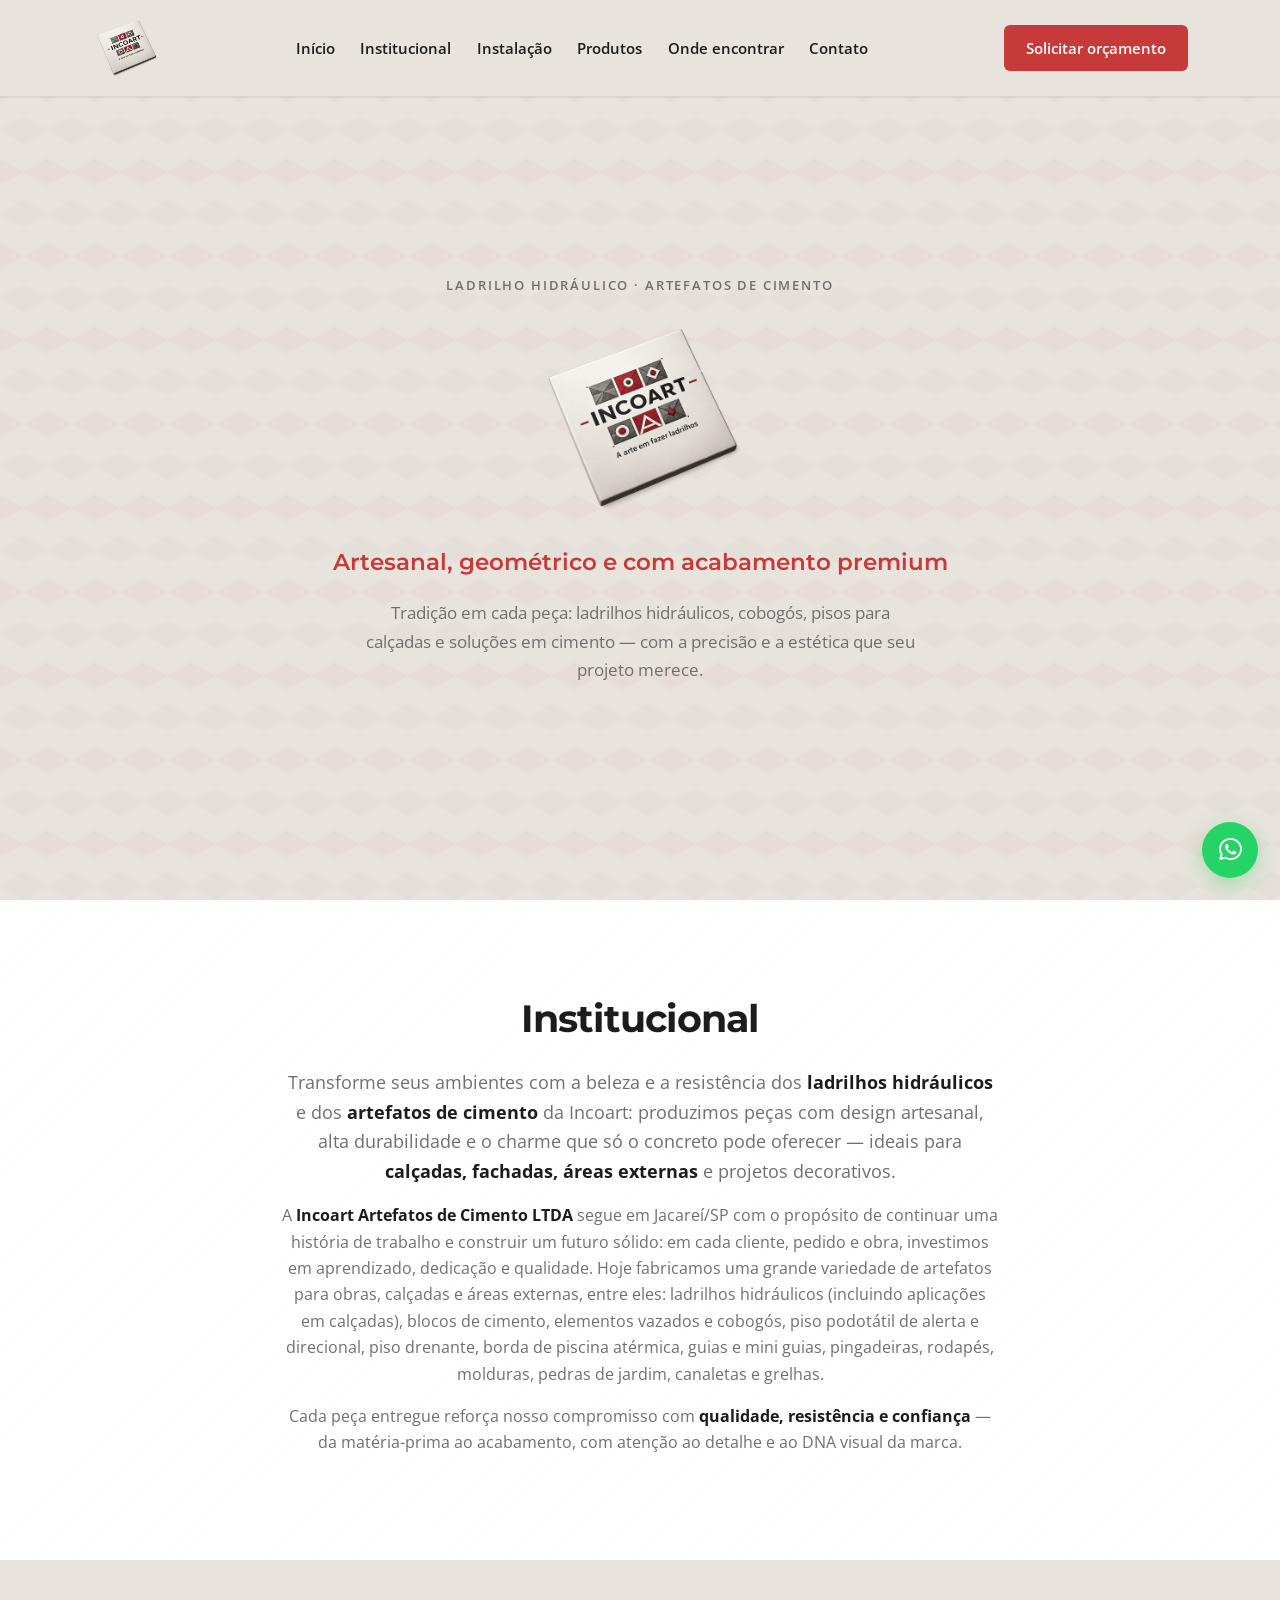
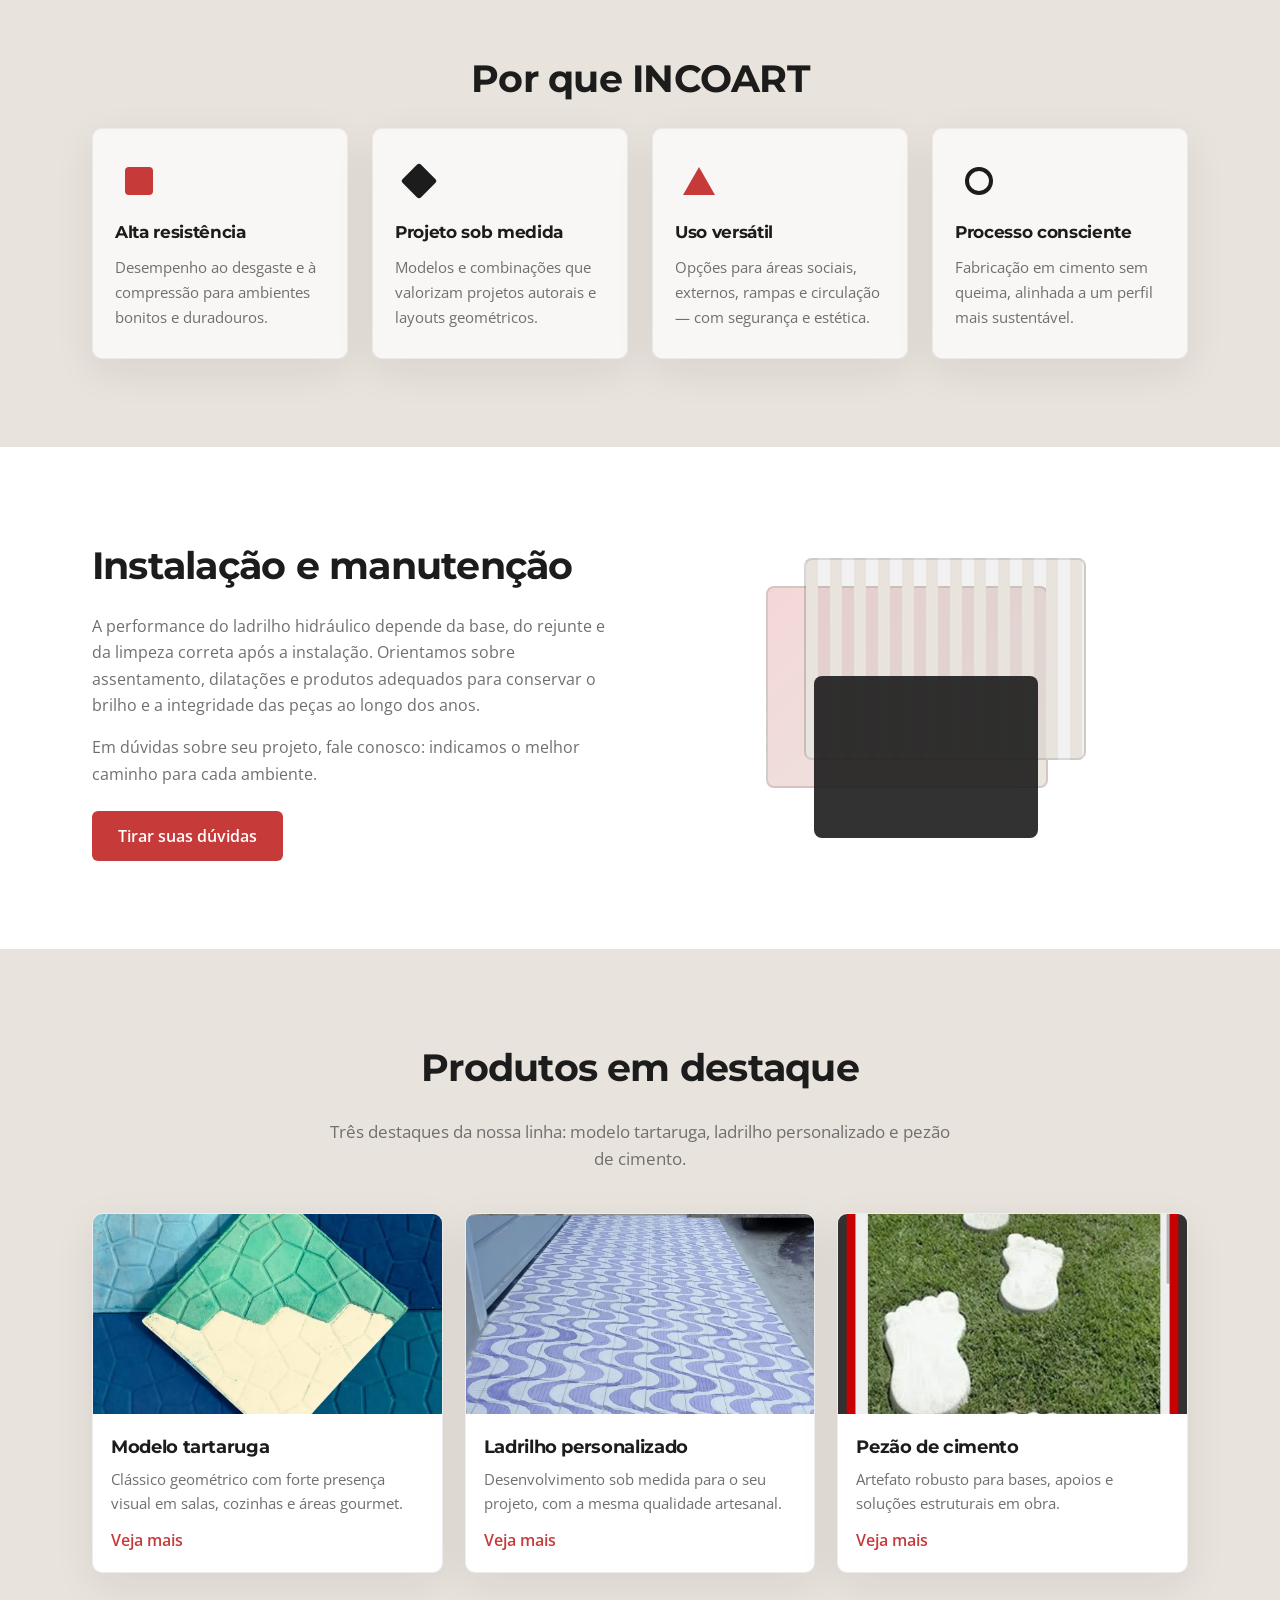
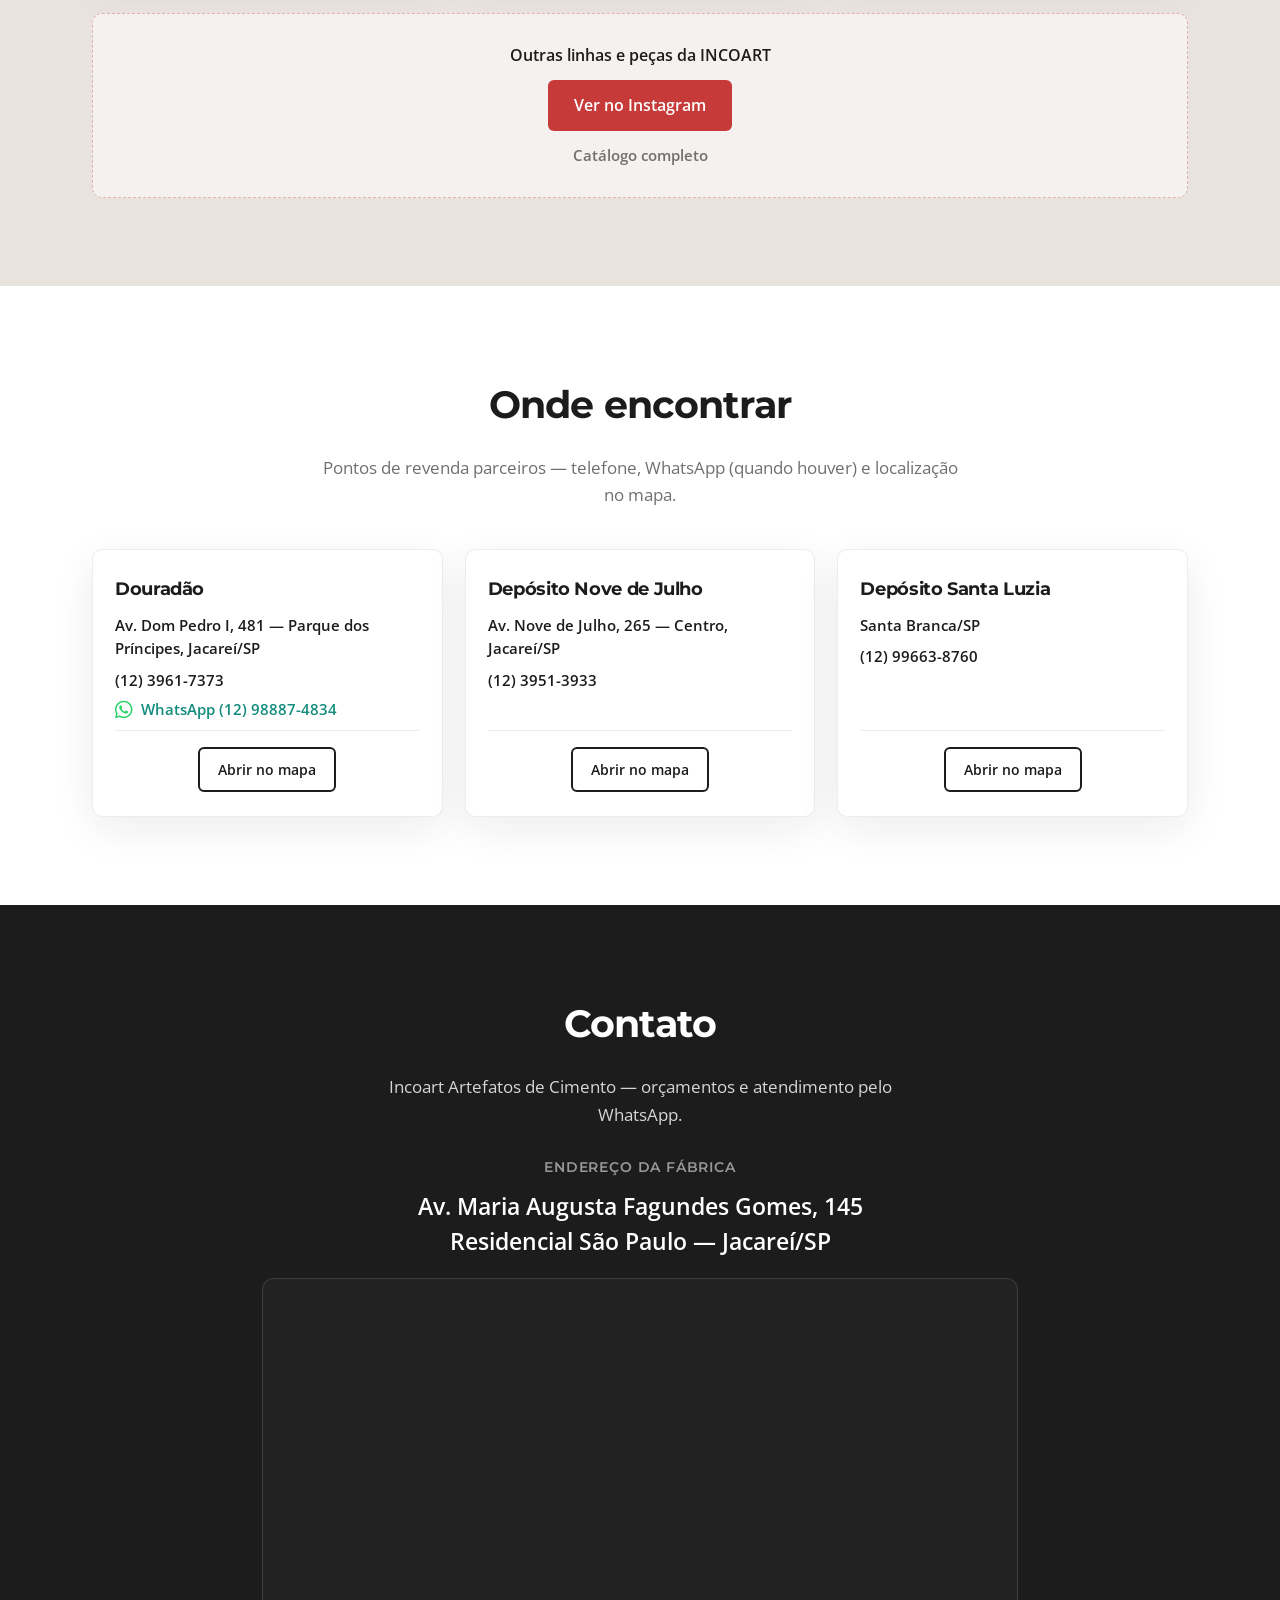
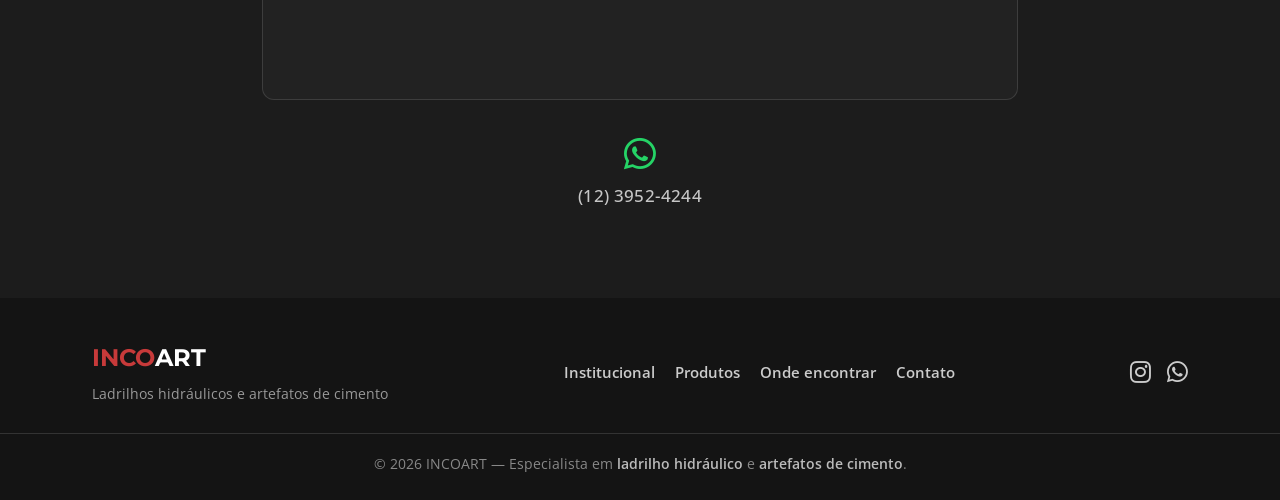
==== index.html @ 566387e3 "Deploy do Site" ====
<!DOCTYPE html>
<html lang="pt-BR">
<head>
  <meta charset="UTF-8" />
  <meta name="viewport" content="width=device-width, initial-scale=1.0" />
  <meta name="description" content="INCOART — Ladrilhos hidráulicos artesanais, cobogós, pisos e artefatos de cimento. Precisão, estética e acabamento premium. Jacareí/SP." />
  <title>INCOART | Ladrilhos Hidráulicos e Artefatos de Cimento</title>
  <link rel="icon" href="src/images/favicon.svg" type="image/svg+xml" />
  <link href="https://fonts.googleapis.com/css2?family=Montserrat:wght@500;600;700&family=Open+Sans:wght@400;500;600&display=swap" rel="stylesheet" />
  <link rel="stylesheet" href="src/styles/style.css" />
  <link rel="stylesheet" href="https://cdnjs.cloudflare.com/ajax/libs/font-awesome/6.5.2/css/all.min.css" crossorigin="anonymous" referrerpolicy="no-referrer" />
</head>
<body>

  <header class="navbar">
    <div class="container navbar-container">
      <a href="index.html" class="navbar-logo">
        <img src="src/images/logo-incoart.png" alt="INCOART Ladrilhos" class="logo-img" width="180" height="72" />
      </a>

      <nav class="navbar-menu" aria-label="Principal">
        <ul>
          <li><a href="index.html">Início</a></li>
          <li><a href="#institucional">Institucional</a></li>
          <li><a href="#instalacao">Instalação</a></li>
          <li><a href="produtos.html">Produtos</a></li>
          <li><a href="#onde-encontrar">Onde encontrar</a></li>
          <li><a href="#contato">Contato</a></li>
        </ul>
      </nav>

      <a href="https://wa.me/551239524244" class="btn-cta" target="_blank" rel="noopener noreferrer">Solicitar orçamento</a>

      <button type="button" class="hamburger" id="hamburger" aria-label="Abrir menu" aria-expanded="false">
        <span></span><span></span><span></span>
      </button>
    </div>

    <div class="mobile-menu" id="mobileMenu">
      <ul>
        <li><a href="index.html">Início</a></li>
        <li><a href="#institucional">Institucional</a></li>
        <li><a href="#instalacao">Instalação</a></li>
        <li><a href="produtos.html">Produtos</a></li>
        <li><a href="#onde-encontrar">Onde encontrar</a></li>
        <li><a href="#contato">Contato</a></li>
        <li><a href="https://wa.me/551239524244" class="mobile-whatsapp-cta" target="_blank" rel="noopener noreferrer">Solicitar orçamento</a></li>
      </ul>
    </div>
  </header>

  <main>
    <section class="hero" id="hero">
      <div class="hero-pattern" aria-hidden="true"></div>
      <div class="hero-content">
        <h1 class="visually-hidden">INCOART</h1>
        <p class="hero-kicker">Ladrilho hidráulico · Artefatos de cimento</p>
        <div class="hero-logo-mark">
          <img src="src/images/logo-incoart.png" alt="Marca INCOART" width="220" height="88" decoding="async" />
        </div>
        <p class="tagline">Artesanal, geométrico e com acabamento premium</p>
        <p class="hero-desc">Tradição em cada peça: ladrilhos hidráulicos, cobogós, pisos para calçadas e soluções em cimento — com a precisão e a estética que seu projeto merece.</p>
      </div>
    </section>

    <section class="section section--white section-pattern-light geo-reveal" id="institucional">
      <div class="container container--narrow">
        <h2>Institucional</h2>
        <p class="lead">Transforme seus ambientes com a beleza e a resistência dos <strong>ladrilhos hidráulicos</strong> e dos <strong>artefatos de cimento</strong> da Incoart: produzimos peças com design artesanal, alta durabilidade e o charme que só o concreto pode oferecer — ideais para <strong>calçadas, fachadas, áreas externas</strong> e projetos decorativos.</p>
        <p>A <strong>Incoart Artefatos de Cimento LTDA</strong> segue em Jacareí/SP com o propósito de continuar uma história de trabalho e construir um futuro sólido: em cada cliente, pedido e obra, investimos em aprendizado, dedicação e qualidade. Hoje fabricamos uma grande variedade de artefatos para obras, calçadas e áreas externas, entre eles: ladrilhos hidráulicos (incluindo aplicações em calçadas), blocos de cimento, elementos vazados e cobogós, piso podotátil de alerta e direcional, piso drenante, borda de piscina atérmica, guias e mini guias, pingadeiras, rodapés, molduras, pedras de jardim, canaletas e grelhas.</p>
        <p>Cada peça entregue reforça nosso compromisso com <strong>qualidade, resistência e confiança</strong> — da matéria-prima ao acabamento, com atenção ao detalhe e ao DNA visual da marca.</p>
      </div>
    </section>

    <section class="section section--bege geo-reveal" id="diferenciais">
      <div class="container">
        <h2>Por que INCOART</h2>
        <div class="features-grid">
          <article class="feature-card">
            <div class="feature-icon" aria-hidden="true"><span class="geo-square"></span></div>
            <h3>Alta resistência</h3>
            <p>Desempenho ao desgaste e à compressão para ambientes bonitos e duradouros.</p>
          </article>
          <article class="feature-card">
            <div class="feature-icon" aria-hidden="true"><span class="geo-diamond"></span></div>
            <h3>Projeto sob medida</h3>
            <p>Modelos e combinações que valorizam projetos autorais e layouts geométricos.</p>
          </article>
          <article class="feature-card">
            <div class="feature-icon" aria-hidden="true"><span class="geo-triangle"></span></div>
            <h3>Uso versátil</h3>
            <p>Opções para áreas sociais, externos, rampas e circulação — com segurança e estética.</p>
          </article>
          <article class="feature-card">
            <div class="feature-icon" aria-hidden="true"><span class="geo-circle"></span></div>
            <h3>Processo consciente</h3>
            <p>Fabricação em cimento sem queima, alinhada a um perfil mais sustentável.</p>
          </article>
        </div>
      </div>
    </section>

    <section class="section section--white geo-reveal" id="instalacao">
      <div class="container two-col">
        <div class="two-col__text">
          <h2>Instalação e manutenção</h2>
          <p>A performance do ladrilho hidráulico depende da base, do rejunte e da limpeza correta após a instalação. Orientamos sobre assentamento, dilatações e produtos adequados para conservar o brilho e a integridade das peças ao longo dos anos.</p>
          <p>Em dúvidas sobre seu projeto, fale conosco: indicamos o melhor caminho para cada ambiente.</p>
          <a href="https://wa.me/551239524244" class="btn-primary" target="_blank" rel="noopener noreferrer">Tirar suas dúvidas</a>
        </div>
        <div class="two-col__visual" aria-hidden="true">
          <div class="tile-stack">
            <div class="tile-stack__layer tile-stack__layer--1"></div>
            <div class="tile-stack__layer tile-stack__layer--2"></div>
            <div class="tile-stack__layer tile-stack__layer--3"></div>
          </div>
        </div>
      </div>
    </section>

    <section class="section section--bege geo-reveal" id="produtos-destaque">
      <div class="container">
        <h2>Produtos em destaque</h2>
        <p class="section-intro">Três destaques da nossa linha: modelo tartaruga, ladrilho personalizado e pezão de cimento.</p>


        <div class="product-cards">
          <article class="product-card">
            <div class="product-card__thumb">
              <img src="src/images/produtos/ladrilhos_hidráulicos_modelo_tartaruga.webp" alt="" width="400" height="300" loading="lazy" />
            </div>
            <h3>Modelo tartaruga</h3>
            <p>Clássico geométrico com forte presença visual em salas, cozinhas e áreas gourmet.</p>
            <a href="produtos.html#ladrilho-tartaruga" class="link-arrow">Veja mais</a>
          </article>
          <article class="product-card">
            <div class="product-card__thumb">
              <img src="src/images/produtos/Ladrilho_hidraulico_personalizado.webp" alt="" width="400" height="300" loading="lazy" />
            </div>
            <h3>Ladrilho personalizado</h3>
            <p>Desenvolvimento sob medida para o seu projeto, com a mesma qualidade artesanal.</p>
            <a href="produtos.html#ladrilho-personalizado" class="link-arrow">Veja mais</a>
          </article>
          <article class="product-card">
            <div class="product-card__thumb">
              <img src="src/images/produtos/Pezao_de_Cimento.webp" alt="" width="400" height="300" loading="lazy" />
            </div>
            <h3>Pezão de cimento</h3>
            <p>Artefato robusto para bases, apoios e soluções estruturais em obra.</p>
            <a href="produtos.html#pezao-cimento" class="link-arrow">Veja mais</a>
          </article>
        </div>

        <div class="catalog-cta">
          <p>Outras linhas e peças da INCOART</p>
          <a href="https://www.instagram.com/incoart2025/" class="btn-primary" target="_blank" rel="noopener noreferrer">Ver no Instagram</a>
          <a href="produtos.html" class="catalog-cta__secondary">Catálogo completo</a>
        </div>
      </div>
    </section>

    <section class="section section--white geo-reveal" id="onde-encontrar">
      <div class="container">
        <h2>Onde encontrar</h2>
        <p class="section-intro">Pontos de revenda parceiros — telefone, WhatsApp (quando houver) e localização no mapa.</p>
        <div class="lojas-grid">
          <article class="loja-card">
            <h3>Douradão</h3>
            <p class="loja-endereco">Av. Dom Pedro I, 481 — Parque dos Príncipes, Jacareí/SP</p>
            <p class="loja-tel"><a href="tel:+551239617373">(12) 3961-7373</a></p>
            <p class="loja-tel loja-tel--wa">
              <a href="https://wa.me/5512988874834" target="_blank" rel="noopener noreferrer"><i class="fab fa-whatsapp" aria-hidden="true"></i> WhatsApp (12) 98887-4834</a>
            </p>
            <div class="loja-actions loja-actions--solo">
              <a href="https://www.google.com/maps/search/?api=1&amp;query=Av.+Dom+Pedro+I,+481,+Parque+dos+Pr%C3%ADncipes,+Jacare%C3%AD+-+SP" class="btn-outline btn-outline--sm" target="_blank" rel="noopener noreferrer">Abrir no mapa</a>
            </div>
          </article>
          <article class="loja-card">
            <h3>Depósito Nove de Julho</h3>
            <p class="loja-endereco">Av. Nove de Julho, 265 — Centro, Jacareí/SP</p>
            <p class="loja-tel"><a href="tel:+551239513933">(12) 3951-3933</a></p>
            <div class="loja-actions loja-actions--solo">
              <a href="https://www.google.com/maps/search/?api=1&amp;query=Av.+Nove+de+Julho,+265,+Centro,+Jacare%C3%AD+-+SP" class="btn-outline btn-outline--sm" target="_blank" rel="noopener noreferrer">Abrir no mapa</a>
            </div>
          </article>
          <article class="loja-card">
            <h3>Depósito Santa Luzia</h3>
            <p class="loja-endereco">Santa Branca/SP</p>
            <p class="loja-tel"><a href="tel:+5512996638760">(12) 99663-8760</a></p>
            <div class="loja-actions loja-actions--solo">
              <a href="https://www.google.com/maps/search/?api=1&amp;query=Dep%C3%B3sito+Santa+Luzia+Santa+Branca+SP" class="btn-outline btn-outline--sm" target="_blank" rel="noopener noreferrer">Abrir no mapa</a>
            </div>
          </article>
        </div>
      </div>
    </section>

    <section class="section contato geo-reveal" id="contato">
      <div class="container">
        <h2>Contato</h2>
        <p class="contato-lead contato-lead--center">Incoart Artefatos de Cimento — orçamentos e atendimento pelo WhatsApp.</p>

        <div class="contato-endereco-bloco">
          <h3 class="contato-subtitle">Endereço da fábrica</h3>
          <address class="contato-address">
            Av. Maria Augusta Fagundes Gomes, 145<br />
            Residencial São Paulo — Jacareí/SP
          </address>
        </div>

        <div class="contato-map-wrap">
          <iframe
            title="Localização Incoart — Jacareí"
            loading="lazy"
            referrerpolicy="no-referrer-when-downgrade"
            src="https://www.google.com/maps?q=Av.+Maria+Augusta+Fagundes+Gomes,+145,+Jacare%C3%AD+-+SP&amp;output=embed"
          ></iframe>
        </div>

        <div class="contato-canais">
          <a href="https://wa.me/551239524244" class="contato-canal contato-canal--wa contato-canal--stack" target="_blank" rel="noopener noreferrer">
            <i class="fab fa-whatsapp" aria-hidden="true"></i>
            <span class="contato-wa-num">(12) 3952-4244</span>
          </a>
        </div>
      </div>
    </section>
  </main>

  <footer class="footer">
    <div class="container footer-inner">
      <div class="footer-left">
        <p class="footer-brand"><span class="logo-highlight">INCO</span>ART</p>
        <p class="footer-tagline">Ladrilhos hidráulicos e artefatos de cimento</p>
      </div>
      <nav class="footer-center" aria-label="Rodapé">
        <a href="#institucional">Institucional</a>
        <a href="produtos.html">Produtos</a>
        <a href="#onde-encontrar">Onde encontrar</a>
        <a href="#contato">Contato</a>
      </nav>
      <div class="footer-social">
        <a href="https://www.instagram.com/incoart2025/" target="_blank" rel="noopener noreferrer" aria-label="Instagram INCOART">
          <i class="fab fa-instagram"></i>
        </a>
        <a href="https://wa.me/551239524244" target="_blank" rel="noopener noreferrer" aria-label="WhatsApp INCOART">
          <i class="fab fa-whatsapp"></i>
        </a>
      </div>
    </div>
    <div class="footer-bottom">
      <p>© <span id="currentYear"></span> INCOART — Especialista em <strong>ladrilho hidráulico</strong> e <strong>artefatos de cimento</strong>.</p>
    </div>
  </footer>

  <a href="https://wa.me/551239524244" target="_blank" class="whatsapp-float" rel="noopener noreferrer" aria-label="Falar no WhatsApp">
    <i class="fab fa-whatsapp"></i>
  </a>

  <script src="src/javascript/script.js"></script>
</body>
</html>
---- src/styles/style.css ----
/* ============================================= */
/* INCOART — identidade: geométrico + artesanal   */
/* ============================================= */

:root {
  --vermelho: #C73A3A;
  --vermelho-escuro: #9e2e2e;
  --preto: #1C1C1C;
  --cinza: #6F6F6F;
  --bege: #E8E3DC;
  --branco: #FFFFFF;
  --sombra-soft: 0 12px 40px rgba(28, 28, 28, 0.08);
  --radius: 10px;
  --header-h: 88px;
}

* {
  margin: 0;
  padding: 0;
  box-sizing: border-box;
}

.visually-hidden {
  position: absolute;
  width: 1px;
  height: 1px;
  padding: 0;
  margin: -1px;
  overflow: hidden;
  clip: rect(0, 0, 0, 0);
  white-space: nowrap;
  border: 0;
}

html {
  scroll-padding-top: calc(var(--header-h) + 12px);
}

body {
  font-family: "Open Sans", system-ui, sans-serif;
  background: var(--bege);
  color: var(--preto);
  line-height: 1.65;
  min-height: 100vh;
  display: flex;
  flex-direction: column;
}

h1,
h2,
h3,
h4 {
  font-family: "Montserrat", system-ui, sans-serif;
  font-weight: 700;
  color: var(--preto);
  letter-spacing: -0.02em;
}

a {
  color: var(--vermelho);
}

a:hover {
  color: var(--vermelho-escuro);
}

.container {
  max-width: 1140px;
  margin: 0 auto;
  padding: 0 22px;
}

.container--narrow {
  max-width: 760px;
}

/* ---------- Navbar (fundo bege, menu escuro) ---------- */
.navbar {
  background: var(--bege);
  position: fixed;
  top: 0;
  left: 0;
  width: 100%;
  z-index: 1000;
  box-shadow: 0 1px 0 rgba(28, 28, 28, 0.06);
  padding: 14px 0;
  border-bottom: 1px solid rgba(28, 28, 28, 0.06);
}

.navbar-container {
  display: flex;
  justify-content: space-between;
  align-items: center;
  gap: 16px;
}

.navbar-logo img {
  height: clamp(52px, 8vw, 68px);
  width: auto;
  display: block;
}

.navbar-menu ul {
  display: flex;
  list-style: none;
  gap: clamp(16px, 2vw, 28px);
  align-items: center;
  flex-wrap: wrap;
  justify-content: center;
}

.navbar-menu a {
  color: var(--preto);
  text-decoration: none;
  font-weight: 600;
  font-size: 0.95rem;
  transition: color 0.2s ease;
}

.navbar-menu a:hover,
.navbar-menu a.active {
  color: var(--vermelho);
}

.btn-cta {
  background: var(--vermelho);
  color: var(--branco) !important;
  padding: 11px 22px;
  border-radius: 6px;
  text-decoration: none;
  font-weight: 600;
  font-size: 0.92rem;
  transition: background 0.2s ease, transform 0.2s ease;
  white-space: nowrap;
}

.btn-cta:hover {
  background: var(--vermelho-escuro);
  transform: translateY(-1px);
}

.btn-primary {
  display: inline-block;
  background: var(--vermelho);
  color: var(--branco) !important;
  padding: 12px 26px;
  border-radius: 6px;
  text-decoration: none;
  font-weight: 600;
  font-size: 1rem;
  border: none;
  cursor: pointer;
  font-family: inherit;
  transition: background 0.2s ease;
}

.btn-primary:hover {
  background: var(--vermelho-escuro);
}

.btn-outline {
  display: inline-block;
  color: var(--preto) !important;
  padding: 11px 24px;
  border-radius: 6px;
  text-decoration: none;
  font-weight: 600;
  border: 2px solid var(--preto);
  transition: background 0.2s ease, color 0.2s ease;
}

.btn-outline:hover {
  background: var(--preto);
  color: var(--branco) !important;
}

.hamburger {
  display: none;
  flex-direction: column;
  gap: 6px;
  cursor: pointer;
  background: none;
  border: none;
  padding: 8px;
}

.hamburger span {
  width: 26px;
  height: 3px;
  background: var(--preto);
  transition: transform 0.3s ease, opacity 0.3s ease;
  border-radius: 2px;
}

.hamburger.active span:nth-child(1) {
  transform: translateY(9px) rotate(45deg);
}

.hamburger.active span:nth-child(2) {
  opacity: 0;
}

.hamburger.active span:nth-child(3) {
  transform: translateY(-9px) rotate(-45deg);
}

.mobile-menu {
  display: none;
  position: fixed;
  top: var(--header-h);
  left: 0;
  width: 100%;
  background: var(--bege);
  padding: 20px 22px 28px;
  box-shadow: 0 12px 24px rgba(0, 0, 0, 0.08);
  z-index: 999;
  border-bottom: 1px solid rgba(28, 28, 28, 0.08);
}

.mobile-menu.active {
  display: block;
}

.mobile-menu ul {
  list-style: none;
}

.mobile-menu a {
  display: block;
  padding: 14px 0;
  color: var(--preto);
  text-decoration: none;
  font-weight: 600;
  font-size: 1.1rem;
  border-bottom: 1px solid rgba(28, 28, 28, 0.08);
}

/* ---------- Hero + padrão geométrico ---------- */
.hero {
  position: relative;
  min-height: calc(100vh - var(--header-h));
  margin-top: var(--header-h);
  display: flex;
  align-items: center;
  justify-content: center;
  text-align: center;
  padding: 64px 22px 80px;
  background: var(--bege);
  overflow: hidden;
}

.hero-pattern {
  position: absolute;
  inset: 0;
  opacity: 0.45;
  background-color: var(--bege);
  background-image:
    linear-gradient(30deg, rgba(199, 58, 58, 0.07) 12%, transparent 12.5%, transparent 87%, rgba(199, 58, 58, 0.07) 87.5%, rgba(199, 58, 58, 0.07)),
    linear-gradient(150deg, rgba(199, 58, 58, 0.07) 12%, transparent 12.5%, transparent 87%, rgba(199, 58, 58, 0.07) 87.5%, rgba(199, 58, 58, 0.07)),
    linear-gradient(30deg, rgba(28, 28, 28, 0.04) 12%, transparent 12.5%, transparent 87%, rgba(28, 28, 28, 0.04) 87.5%, rgba(28, 28, 28, 0.04)),
    linear-gradient(150deg, rgba(28, 28, 28, 0.04) 12%, transparent 12.5%, transparent 87%, rgba(28, 28, 28, 0.04) 87.5%, rgba(28, 28, 28, 0.04));
  background-size: 48px 84px;
  background-position: 0 0, 0 0, 24px 42px, 24px 42px;
  pointer-events: none;
}

.hero-content {
  position: relative;
  z-index: 1;
  max-width: 720px;
}

.hero-kicker {
  font-size: 0.82rem;
  font-weight: 600;
  letter-spacing: 0.14em;
  text-transform: uppercase;
  color: var(--cinza);
  margin-bottom: 12px;
}

.hero-logo-mark {
  margin: 4px auto 14px;
}

.hero-logo-mark img {
  display: block;
  max-width: min(280px, 88vw);
  height: auto;
  margin: 0 auto;
}

.tagline {
  font-family: "Montserrat", sans-serif;
  font-size: clamp(1.15rem, 2.5vw, 1.45rem);
  font-weight: 600;
  color: var(--vermelho);
  margin-bottom: 18px;
}

.hero-desc {
  font-size: 1.08rem;
  color: var(--cinza);
  max-width: 560px;
  margin: 0 auto 12px;
}

.mobile-menu .mobile-whatsapp-cta {
  margin-top: 8px;
  padding-top: 18px;
  border-top: 1px solid rgba(28, 28, 28, 0.1);
  color: var(--vermelho) !important;
  border-bottom: none;
}

/* ---------- Seções ---------- */
.section {
  padding: 88px 0;
  position: relative;
}

.section h2 {
  font-size: clamp(1.85rem, 4vw, 2.35rem);
  text-align: center;
  margin-bottom: 18px;
}

.section-intro {
  text-align: center;
  color: var(--cinza);
  max-width: 640px;
  margin: 0 auto 40px;
  font-size: 1.05rem;
}

.lead {
  font-size: 1.12rem;
  margin-bottom: 18px;
  text-align: center;
}

.section--white {
  background: var(--branco);
}

.section--bege {
  background: var(--bege);
}

.section-pattern-light::before {
  content: "";
  position: absolute;
  inset: 0;
  opacity: 0.35;
  background-image: repeating-linear-gradient(
    -45deg,
    transparent,
    transparent 8px,
    rgba(111, 111, 111, 0.06) 8px,
    rgba(111, 111, 111, 0.06) 9px
  );
  pointer-events: none;
}

.section-pattern-light .container {
  position: relative;
  z-index: 1;
}

.container--narrow p {
  text-align: center;
  margin-bottom: 16px;
  color: var(--cinza);
}

.container--narrow p strong {
  color: var(--preto);
}

/* Features */
.features-grid {
  display: grid;
  grid-template-columns: repeat(auto-fit, minmax(220px, 1fr));
  gap: 24px;
  margin-top: 8px;
}

.feature-card {
  background: var(--branco);
  padding: 28px 22px;
  border-radius: var(--radius);
  box-shadow: var(--sombra-soft);
  border: 1px solid rgba(28, 28, 28, 0.06);
  transition: transform 0.25s ease;
}

.section--bege .feature-card {
  background: rgba(255, 255, 255, 0.72);
}

.feature-card:hover {
  transform: translateY(-4px);
}

.feature-icon {
  width: 48px;
  height: 48px;
  margin-bottom: 14px;
  display: flex;
  align-items: center;
  justify-content: center;
}

.geo-square {
  display: block;
  width: 28px;
  height: 28px;
  background: var(--vermelho);
  border-radius: 4px;
}

.geo-diamond {
  display: block;
  width: 26px;
  height: 26px;
  background: var(--preto);
  transform: rotate(45deg);
  border-radius: 3px;
}

.geo-triangle {
  display: block;
  width: 0;
  height: 0;
  border-left: 16px solid transparent;
  border-right: 16px solid transparent;
  border-bottom: 28px solid var(--vermelho);
}

.geo-circle {
  display: block;
  width: 28px;
  height: 28px;
  border: 4px solid var(--preto);
  border-radius: 50%;
  background: transparent;
}

.feature-card h3 {
  font-size: 1.05rem;
  margin-bottom: 8px;
}

.feature-card p {
  font-size: 0.95rem;
  color: var(--cinza);
}

/* Duas colunas + stack visual */
.two-col {
  display: grid;
  grid-template-columns: 1fr 1fr;
  gap: 48px;
  align-items: center;
}

.two-col__text p {
  color: var(--cinza);
  margin-bottom: 16px;
}

.two-col__text h2 {
  text-align: left;
  margin-bottom: 16px;
}

.two-col__text .btn-primary {
  margin-top: 8px;
}

.tile-stack {
  position: relative;
  height: 280px;
  max-width: 320px;
  margin: 0 auto;
}

.tile-stack__layer {
  position: absolute;
  border-radius: 8px;
  border: 2px solid rgba(28, 28, 28, 0.12);
}

.tile-stack__layer--1 {
  width: 88%;
  height: 72%;
  left: 0;
  top: 10%;
  background: linear-gradient(135deg, rgba(199, 58, 58, 0.2), rgba(232, 227, 220, 0.9));
  z-index: 1;
}

.tile-stack__layer--2 {
  width: 88%;
  height: 72%;
  right: 0;
  top: 0;
  background: repeating-linear-gradient(
    90deg,
    var(--bege),
    var(--bege) 12px,
    rgba(28, 28, 28, 0.06) 12px,
    rgba(28, 28, 28, 0.06) 24px
  );
  z-index: 2;
}

.tile-stack__layer--3 {
  width: 70%;
  height: 58%;
  left: 15%;
  bottom: 0;
  background: var(--preto);
  opacity: 0.9;
  z-index: 3;
}

/* Produtos em destaque (galeria + cards) */
.destaque-gallery {
  margin-bottom: 28px;
}

.destaque-gallery figure {
  margin: 0;
}

.destaque-gallery img {
  width: 100%;
  height: auto;
  display: block;
  border-radius: 10px;
  border: 1px solid rgba(28, 28, 28, 0.08);
  aspect-ratio: 4/3;
  object-fit: cover;
  box-shadow: var(--sombra-soft);
}

.destaque-gallery figcaption {
  font-size: 0.82rem;
  color: var(--cinza);
  margin-top: 8px;
  text-align: center;
  line-height: 1.35;
}

.destaque-gallery--triple {
  display: grid;
  grid-template-columns: repeat(3, 1fr);
  gap: 10px;
  align-items: start;
}

/* Onde encontrar */
.lojas-grid {
  display: grid;
  grid-template-columns: repeat(auto-fit, minmax(260px, 1fr));
  gap: 22px;
  margin-top: 8px;
  align-items: stretch;
}

.loja-card {
  background: var(--bege);
  padding: 24px 22px;
  border-radius: var(--radius);
  border: 1px solid rgba(28, 28, 28, 0.08);
  box-shadow: var(--sombra-soft);
  display: flex;
  flex-direction: column;
}

.section--white .loja-card {
  background: var(--branco);
}

.loja-card h3 {
  margin-bottom: 10px;
  font-size: 1.12rem;
}

.loja-card p {
  color: var(--cinza);
  margin-bottom: 16px;
  font-size: 0.95rem;
  line-height: 1.55;
}

.loja-endereco {
  font-weight: 600;
  color: var(--preto) !important;
  margin-bottom: 8px !important;
}

.loja-tel {
  font-size: 0.95rem;
  margin-bottom: 6px !important;
  color: var(--cinza);
}

.loja-tel a {
  color: var(--preto);
  font-weight: 600;
  text-decoration: none;
}

.loja-tel a:hover {
  color: var(--vermelho);
  text-decoration: underline;
}

.loja-tel--wa a {
  display: inline-flex;
  align-items: center;
  gap: 8px;
  color: #128c7e;
  font-weight: 600;
}

.loja-tel--wa a:hover {
  color: #075e54;
}

.loja-tel--wa i {
  font-size: 1.25rem;
  color: #25d366;
}

.loja-actions {
  display: flex;
  flex-wrap: wrap;
  gap: 10px 14px;
  align-items: center;
}

.loja-actions--solo {
  justify-content: center;
  width: 100%;
  margin-top: auto;
  padding-top: 16px;
  border-top: 1px solid rgba(28, 28, 28, 0.08);
}

.btn-outline--sm {
  padding: 9px 18px;
  font-size: 0.88rem;
}

.product-cards {
  display: grid;
  grid-template-columns: repeat(auto-fit, minmax(240px, 1fr));
  gap: 22px;
}

.product-cards--wide {
  grid-template-columns: repeat(auto-fit, minmax(200px, 1fr));
  gap: 18px;
}

.product-card {
  background: var(--branco);
  border-radius: var(--radius);
  overflow: hidden;
  border: 1px solid rgba(28, 28, 28, 0.08);
  box-shadow: var(--sombra-soft);
  display: flex;
  flex-direction: column;
  transition: transform 0.2s ease;
}

.product-card:hover {
  transform: translateY(-3px);
}

.product-card__thumb {
  position: relative;
  height: 200px;
  background-color: var(--bege);
  overflow: hidden;
}

.product-card__thumb img {
  width: 100%;
  height: 100%;
  object-fit: cover;
  display: block;
}

.product-card__thumb--pattern {
  background-image:
    linear-gradient(45deg, var(--vermelho) 25%, transparent 25%),
    linear-gradient(-45deg, var(--vermelho) 25%, transparent 25%),
    linear-gradient(45deg, transparent 75%, rgba(28, 28, 28, 0.15) 75%),
    linear-gradient(-45deg, transparent 75%, rgba(28, 28, 28, 0.15) 75%);
  background-size: 24px 24px;
  background-position: 0 0, 0 12px, 12px -12px, -12px 0px;
}

.product-card__thumb--b {
  background-image: radial-gradient(circle at 30% 40%, rgba(199, 58, 58, 0.35) 0, transparent 45%),
    linear-gradient(135deg, var(--bege) 25%, transparent 25%),
    linear-gradient(225deg, var(--preto) 20%, transparent 20%);
  background-size: 100% 100%, 20px 20px, 100% 100%;
}

.product-card__thumb--c {
  background-image: repeating-linear-gradient(0deg, var(--preto), var(--preto) 2px, transparent 2px, transparent 16px),
    repeating-linear-gradient(90deg, var(--bege), var(--bege) 8px, rgba(199, 58, 58, 0.25) 8px, rgba(199, 58, 58, 0.25) 16px);
}

.product-card__thumb--d {
  background-image: radial-gradient(circle, var(--preto) 3px, transparent 3.5px);
  background-size: 18px 18px;
  background-color: var(--bege);
}

.product-card__thumb--placeholder {
  background-image: radial-gradient(circle, var(--preto) 3px, transparent 3.5px);
  background-size: 18px 18px;
  background-color: var(--bege);
}

.product-card h3 {
  padding: 18px 18px 6px;
  font-size: 1.1rem;
}

.product-card p {
  padding: 0 18px 12px;
  font-size: 0.92rem;
  color: var(--cinza);
  flex: 1;
}

.link-arrow {
  padding: 0 18px 18px;
  font-weight: 600;
  color: var(--vermelho);
  text-decoration: none;
}

.link-arrow:hover {
  color: var(--vermelho-escuro);
}

.catalog-cta {
  text-align: center;
  margin-top: 40px;
  padding: 28px;
  border-radius: var(--radius);
  border: 1px dashed rgba(199, 58, 58, 0.35);
  background: rgba(255, 255, 255, 0.5);
  display: flex;
  flex-direction: column;
  align-items: center;
  gap: 12px;
}

.catalog-cta p {
  margin-bottom: 0;
  font-weight: 600;
  color: var(--preto);
}

.catalog-cta__secondary {
  font-size: 0.95rem;
  font-weight: 600;
  color: var(--cinza);
  text-decoration: none;
  border-bottom: 1px solid transparent;
}

.catalog-cta__secondary:hover {
  color: var(--vermelho);
  border-bottom-color: var(--vermelho);
}

/* Quotes */
.quotes {
  display: grid;
  grid-template-columns: repeat(auto-fit, minmax(280px, 1fr));
  gap: 22px;
}

.quote-card {
  background: var(--bege);
  padding: 26px;
  border-radius: var(--radius);
  border-left: 4px solid var(--vermelho);
  font-style: normal;
}

.quote-card p {
  color: var(--cinza);
  margin-bottom: 12px;
  font-size: 1rem;
}

.quote-card cite {
  font-size: 0.9rem;
  color: var(--preto);
  font-style: normal;
  font-weight: 600;
}

/* Contato */
.contato {
  background: var(--preto);
  color: var(--branco);
}

.contato .container {
  max-width: 800px;
}

.contato h2 {
  color: var(--branco);
}

.contato-lead--center {
  text-align: center;
  max-width: 520px;
  margin-left: auto;
  margin-right: auto;
  margin-bottom: 28px;
  color: rgba(255, 255, 255, 0.82);
  font-size: 1.05rem;
}

.contato-endereco-bloco {
  text-align: center;
  margin-bottom: 20px;
}

.contato-subtitle {
  font-family: "Montserrat", sans-serif;
  font-size: 0.85rem;
  font-weight: 600;
  letter-spacing: 0.06em;
  text-transform: uppercase;
  color: rgba(255, 255, 255, 0.55);
  margin-bottom: 10px;
}

.contato-address {
  font-style: normal;
  font-size: clamp(1.15rem, 2.8vw, 1.45rem);
  font-weight: 600;
  line-height: 1.5;
  color: var(--branco);
}

.contato-map-wrap {
  position: relative;
  width: 100%;
  border-radius: 12px;
  overflow: hidden;
  border: 1px solid rgba(255, 255, 255, 0.12);
  margin-bottom: 28px;
  min-height: 320px;
  background: #222;
}

.contato-map-wrap iframe {
  display: block;
  width: 100%;
  height: min(420px, 55vh);
  border: 0;
}

.contato-canais {
  display: flex;
  flex-wrap: wrap;
  justify-content: center;
  align-items: center;
  gap: 20px 40px;
  padding-top: 8px;
}

.contato-canal {
  display: inline-flex;
  align-items: center;
  gap: 10px;
  text-decoration: none;
  transition: opacity 0.2s ease;
}

.contato-canal:hover {
  opacity: 0.88;
}

.contato-canal--wa {
  font-weight: 600;
  color: #25d366;
}

.contato-canal--wa i {
  font-size: 2.25rem;
  line-height: 1;
}

.contato-canal--stack {
  flex-direction: column;
  align-items: center;
  gap: 10px;
  text-align: center;
}

.contato-wa-num {
  font-size: 1.05rem;
  color: rgba(255, 255, 255, 0.75);
  font-weight: 500;
  letter-spacing: 0.02em;
}

/* Footer */
.footer {
  background: #141414;
  color: #a8a8a8;
  padding: 40px 0 0;
  margin-top: auto;
}

.footer-inner {
  display: flex;
  justify-content: space-between;
  align-items: center;
  flex-wrap: wrap;
  gap: 24px;
  padding-bottom: 28px;
}

.footer-brand {
  font-family: "Montserrat", sans-serif;
  font-size: 1.5rem;
  font-weight: 700;
  color: var(--branco);
  margin-bottom: 4px;
}

.logo-highlight {
  color: var(--vermelho);
}

.footer-tagline {
  font-size: 0.9rem;
  color: #999;
}

.footer-center {
  display: flex;
  flex-wrap: wrap;
  gap: 20px;
  justify-content: center;
}

.footer-center a {
  color: #ccc;
  text-decoration: none;
  font-weight: 600;
  font-size: 0.92rem;
}

.footer-center a:hover {
  color: var(--vermelho);
}

.footer-social {
  display: flex;
  gap: 16px;
}

.footer-social a {
  color: #ccc;
  font-size: 1.5rem;
  transition: color 0.2s;
}

.footer-social a:hover {
  color: var(--vermelho);
}

.footer-bottom {
  border-top: 1px solid #333;
  padding: 18px 22px 24px;
  text-align: center;
  font-size: 0.88rem;
  color: #888;
}

.footer-bottom strong {
  color: #bbb;
  font-weight: 600;
}

/* WhatsApp flutuante */
.whatsapp-float {
  position: fixed;
  bottom: 22px;
  right: 22px;
  background: #25d366;
  color: var(--branco) !important;
  width: 56px;
  height: 56px;
  border-radius: 50%;
  display: flex;
  align-items: center;
  justify-content: center;
  font-size: 26px;
  box-shadow: 0 6px 20px rgba(37, 211, 102, 0.35);
  z-index: 9999;
  transition: transform 0.2s ease;
  text-decoration: none;
}

.whatsapp-float:hover {
  transform: scale(1.06);
}

/* Animação leve */
.geo-reveal {
  opacity: 0;
  transform: translateY(16px);
  transition: opacity 0.55s ease, transform 0.55s ease;
}

.geo-reveal.is-visible {
  opacity: 1;
  transform: translateY(0);
}

/* Página produtos */
.produtos-page {
  margin-top: var(--header-h);
  padding: 56px 0 96px;
  background: var(--bege);
  flex: 1;
}

.page-header {
  text-align: center;
  margin-bottom: 40px;
}

.page-header h1 {
  font-size: clamp(1.85rem, 4vw, 2.4rem);
  margin-bottom: 10px;
}

.page-subtitle {
  color: var(--cinza);
  font-size: 1.05rem;
}

.produtos-content {
  display: grid;
  grid-template-columns: 240px 1fr;
  gap: 32px;
  align-items: start;
}

.filtro-lateral {
  background: var(--branco);
  padding: 22px;
  border-radius: var(--radius);
  border: 1px solid rgba(28, 28, 28, 0.08);
  box-shadow: var(--sombra-soft);
  position: sticky;
  top: calc(var(--header-h) + 16px);
}

.filtro-lateral h3 {
  font-size: 1.05rem;
  margin-bottom: 16px;
}

.filtro-grupo {
  margin-bottom: 20px;
}

.filtro-grupo h4 {
  font-size: 0.78rem;
  text-transform: uppercase;
  letter-spacing: 0.08em;
  color: var(--cinza);
  margin-bottom: 8px;
}

.filtro-grupo ul {
  list-style: none;
}

.filtro-grupo a {
  display: block;
  padding: 6px 0;
  color: var(--preto);
  text-decoration: none;
  font-size: 0.95rem;
}

.filtro-grupo a:hover {
  color: var(--vermelho);
}

.filtro-lista .filtro-lista__grupo {
  list-style: none;
  font-family: "Montserrat", sans-serif;
  font-weight: 700;
  font-size: 0.72rem;
  text-transform: uppercase;
  letter-spacing: 0.07em;
  color: var(--cinza);
  margin: 14px 0 6px;
  padding-top: 12px;
  border-top: 1px solid rgba(28, 28, 28, 0.1);
}

.filtro-lista .filtro-lista__grupo:first-child {
  margin-top: 0;
  padding-top: 0;
  border-top: none;
}

.produtos-grid {
  display: grid;
  grid-template-columns: repeat(auto-fill, minmax(260px, 1fr));
  gap: 22px;
}

.produto-card {
  background: var(--branco);
  border-radius: var(--radius);
  overflow: hidden;
  border: 1px solid rgba(28, 28, 28, 0.08);
  box-shadow: var(--sombra-soft);
  display: flex;
  flex-direction: column;
}

.produto-imagem {
  height: 220px;
  background: var(--bege);
  overflow: hidden;
}

.produto-imagem img {
  width: 100%;
  height: 100%;
  object-fit: cover;
  display: block;
}

.produto-imagem--a {
  background-image: linear-gradient(45deg, var(--vermelho) 25%, transparent 25%),
    linear-gradient(-45deg, var(--vermelho) 25%, transparent 25%);
  background-size: 20px 20px;
}

.produto-imagem--b {
  background-image: radial-gradient(circle at 40% 50%, rgba(199, 58, 58, 0.4), transparent 50%),
    linear-gradient(180deg, var(--bege), #ddd5c8);
}

.produto-imagem--c {
  background-image: repeating-linear-gradient(90deg, var(--preto), var(--preto) 4px, var(--bege) 4px, var(--bege) 20px);
}

.produto-imagem--d {
  background-image: radial-gradient(var(--preto) 2.5px, transparent 3px);
  background-size: 16px 16px;
  background-color: var(--bege);
}

.produto-info {
  padding: 18px;
  flex: 1;
  display: flex;
  flex-direction: column;
}

.produto-info h3 {
  font-size: 1.12rem;
  margin-bottom: 8px;
}

.produto-info p {
  font-size: 0.94rem;
  color: var(--cinza);
  flex: 1;
  margin-bottom: 16px;
}

.btn-orcamento {
  display: inline-flex;
  align-items: center;
  justify-content: center;
  gap: 10px;
  margin-top: auto;
  padding: 12px 20px;
  background: var(--vermelho);
  color: var(--branco) !important;
  font-family: "Montserrat", sans-serif;
  font-weight: 600;
  font-size: 0.9rem;
  text-decoration: none;
  border-radius: 8px;
  border: none;
  box-shadow: 0 4px 14px rgba(199, 58, 58, 0.35);
  transition: background 0.2s ease, transform 0.2s ease, box-shadow 0.2s ease;
}

.btn-orcamento i {
  font-size: 1.15rem;
}

.btn-orcamento:hover {
  background: var(--vermelho-escuro);
  transform: translateY(-1px);
  box-shadow: 0 6px 18px rgba(199, 58, 58, 0.45);
}

.produtos-ref {
  margin-top: 48px;
  padding: 28px;
  background: var(--branco);
  border-radius: 12px;
  border: 1px solid rgba(28, 28, 28, 0.08);
  text-align: center;
  box-shadow: var(--sombra-soft);
}

.produtos-ref h2 {
  margin-bottom: 8px;
}

.produtos-ref p {
  color: var(--cinza);
  margin-bottom: 16px;
  max-width: 640px;
  margin-left: auto;
  margin-right: auto;
  text-align: left;
  line-height: 1.65;
}

.produtos-ref__sub {
  margin-bottom: 22px !important;
}

.produtos-ref__sub a {
  color: var(--vermelho);
  font-weight: 600;
  text-decoration: underline;
  text-underline-offset: 3px;
}

.produtos-ref__sub a:hover {
  color: var(--vermelho-escuro);
}

.tintas-embed-wrap {
  max-width: 540px;
  margin: 8px auto 0;
  border-radius: 12px;
  overflow: hidden;
  border: 1px solid rgba(28, 28, 28, 0.1);
  box-shadow: var(--sombra-soft);
  background: var(--bege);
}

.tintas-embed-wrap iframe {
  display: block;
  width: 100%;
  min-height: 560px;
  border: 0;
}

/* Responsivo */
@media (max-width: 992px) {
  .navbar-menu,
  .btn-cta {
    display: none;
  }

  .hamburger {
    display: flex;
  }

  .footer-inner {
    flex-direction: column;
    text-align: center;
  }

  .footer-social {
    justify-content: center;
  }

  .two-col {
    grid-template-columns: 1fr;
  }

  .two-col__text h2 {
    text-align: center;
  }

  .two-col__text .btn-primary {
    display: table;
    margin-left: auto;
    margin-right: auto;
  }

  .destaque-gallery--triple {
    grid-template-columns: 1fr;
    gap: 14px;
  }

  .produtos-content {
    grid-template-columns: 1fr;
  }

  .filtro-lateral {
    position: static;
  }
}

@media (max-width: 600px) {
  .section {
    padding: 64px 0;
  }

  .hero {
    min-height: auto;
  }

  .contato-canais {
    flex-direction: column;
    gap: 18px;
  }

  .tintas-embed-wrap iframe {
    min-height: 480px;
  }
}

@media (prefers-reduced-motion: reduce) {
  .geo-reveal {
    opacity: 1;
    transform: none;
    transition: none;
  }

  .feature-card:hover,
  .product-card:hover,
  .whatsapp-float:hover,
  .btn-orcamento:hover {
    transform: none;
  }
}
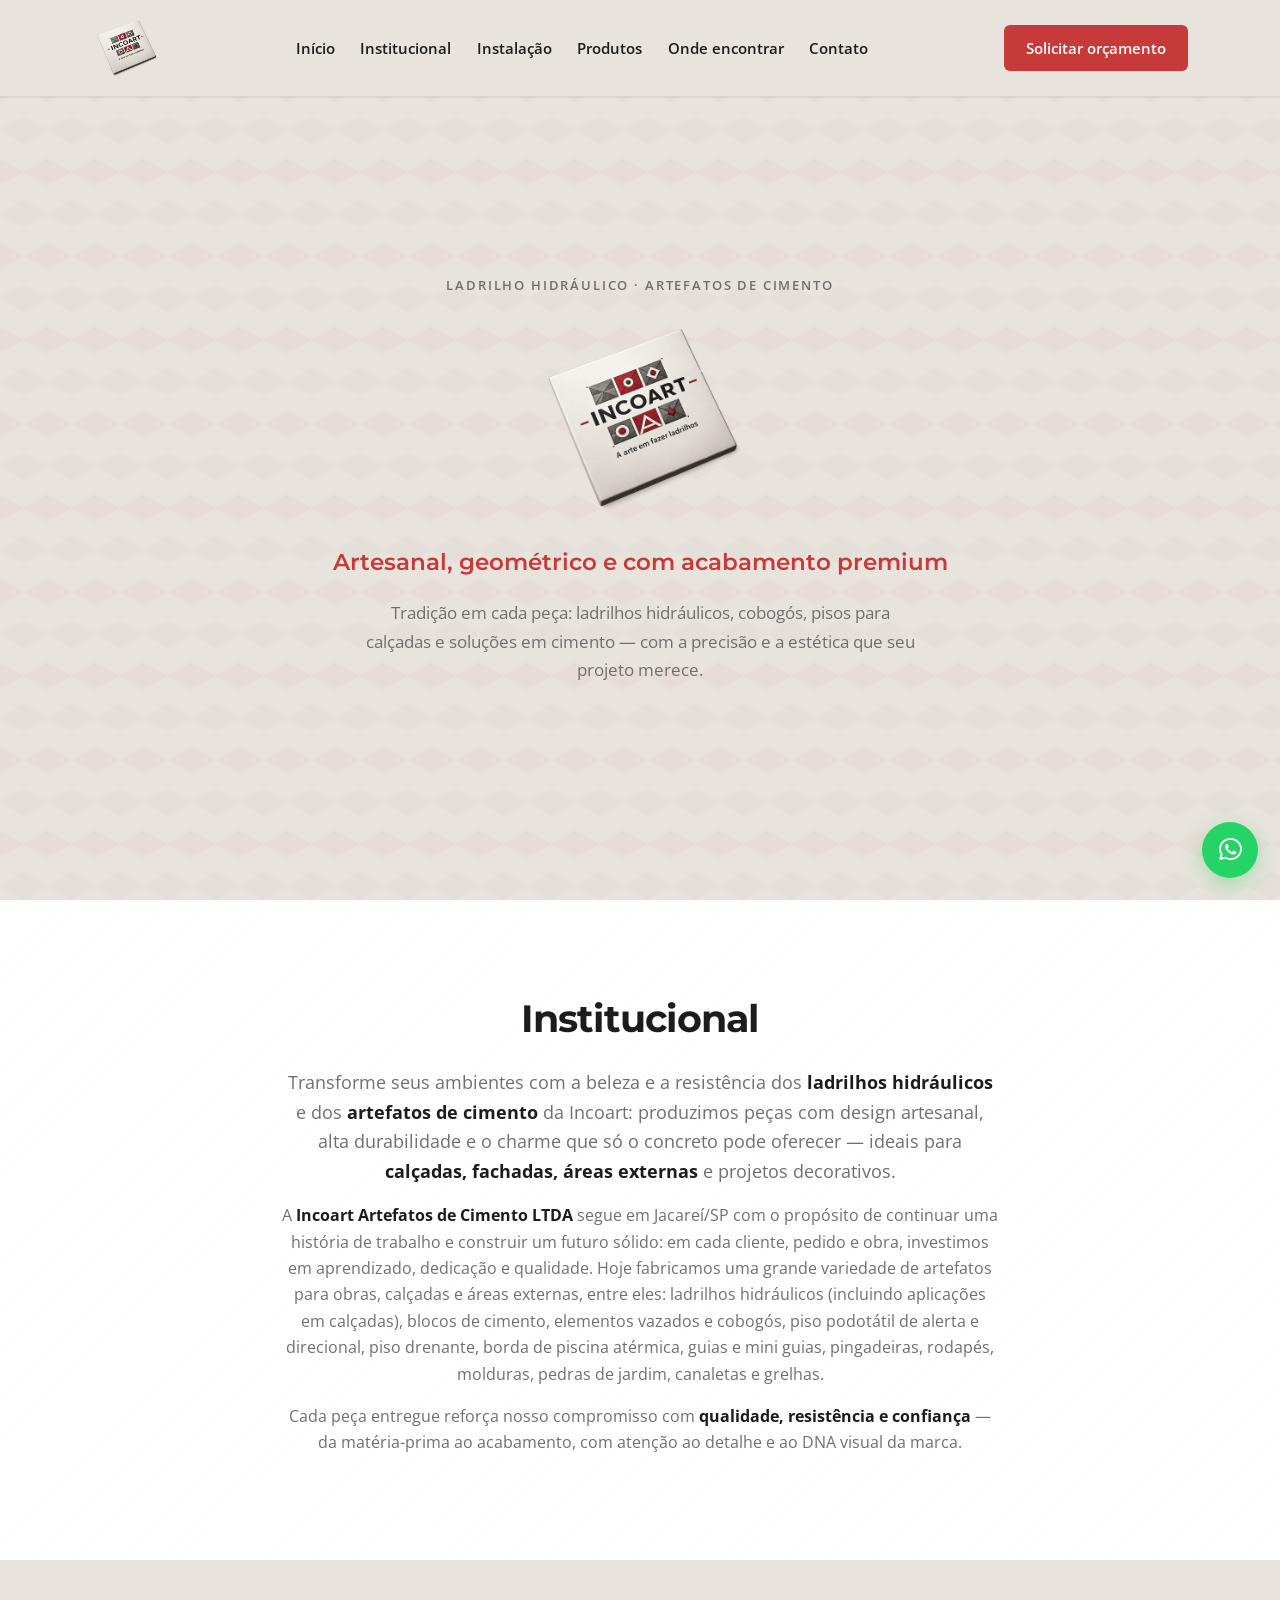
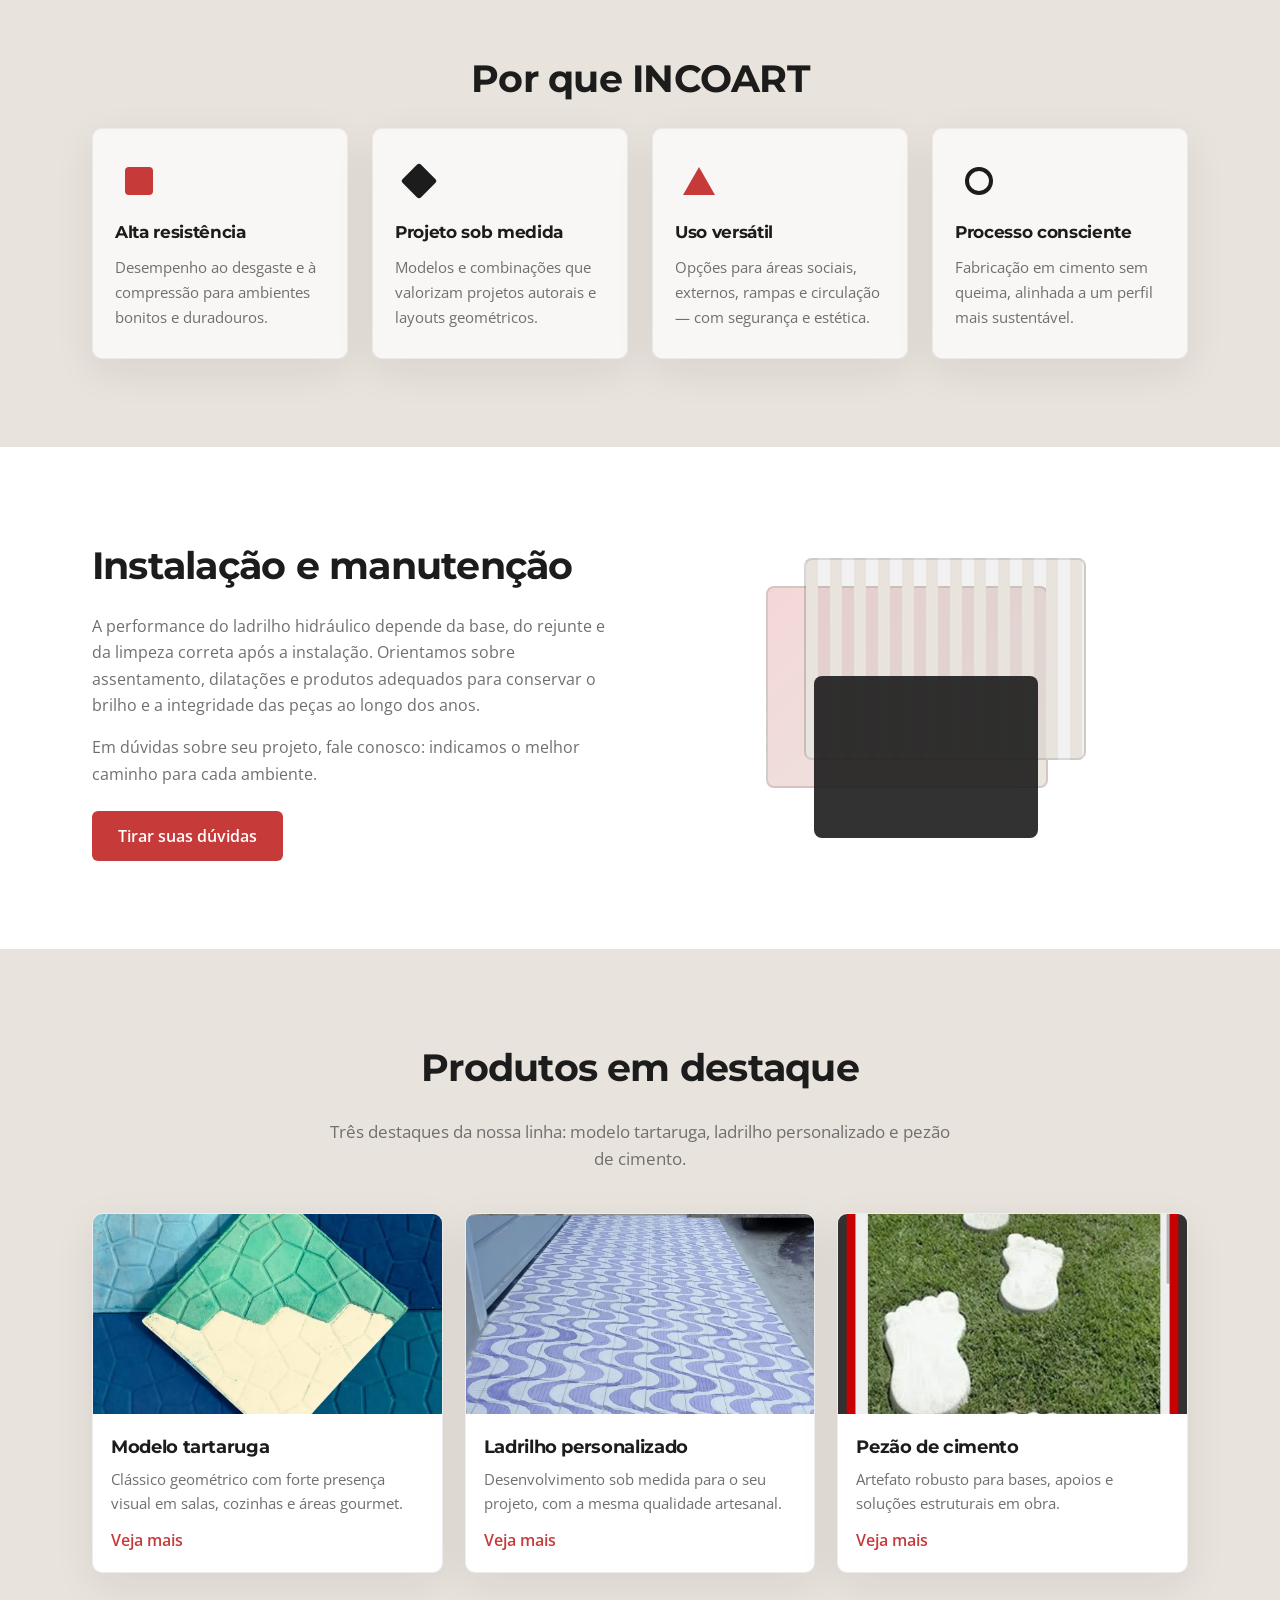
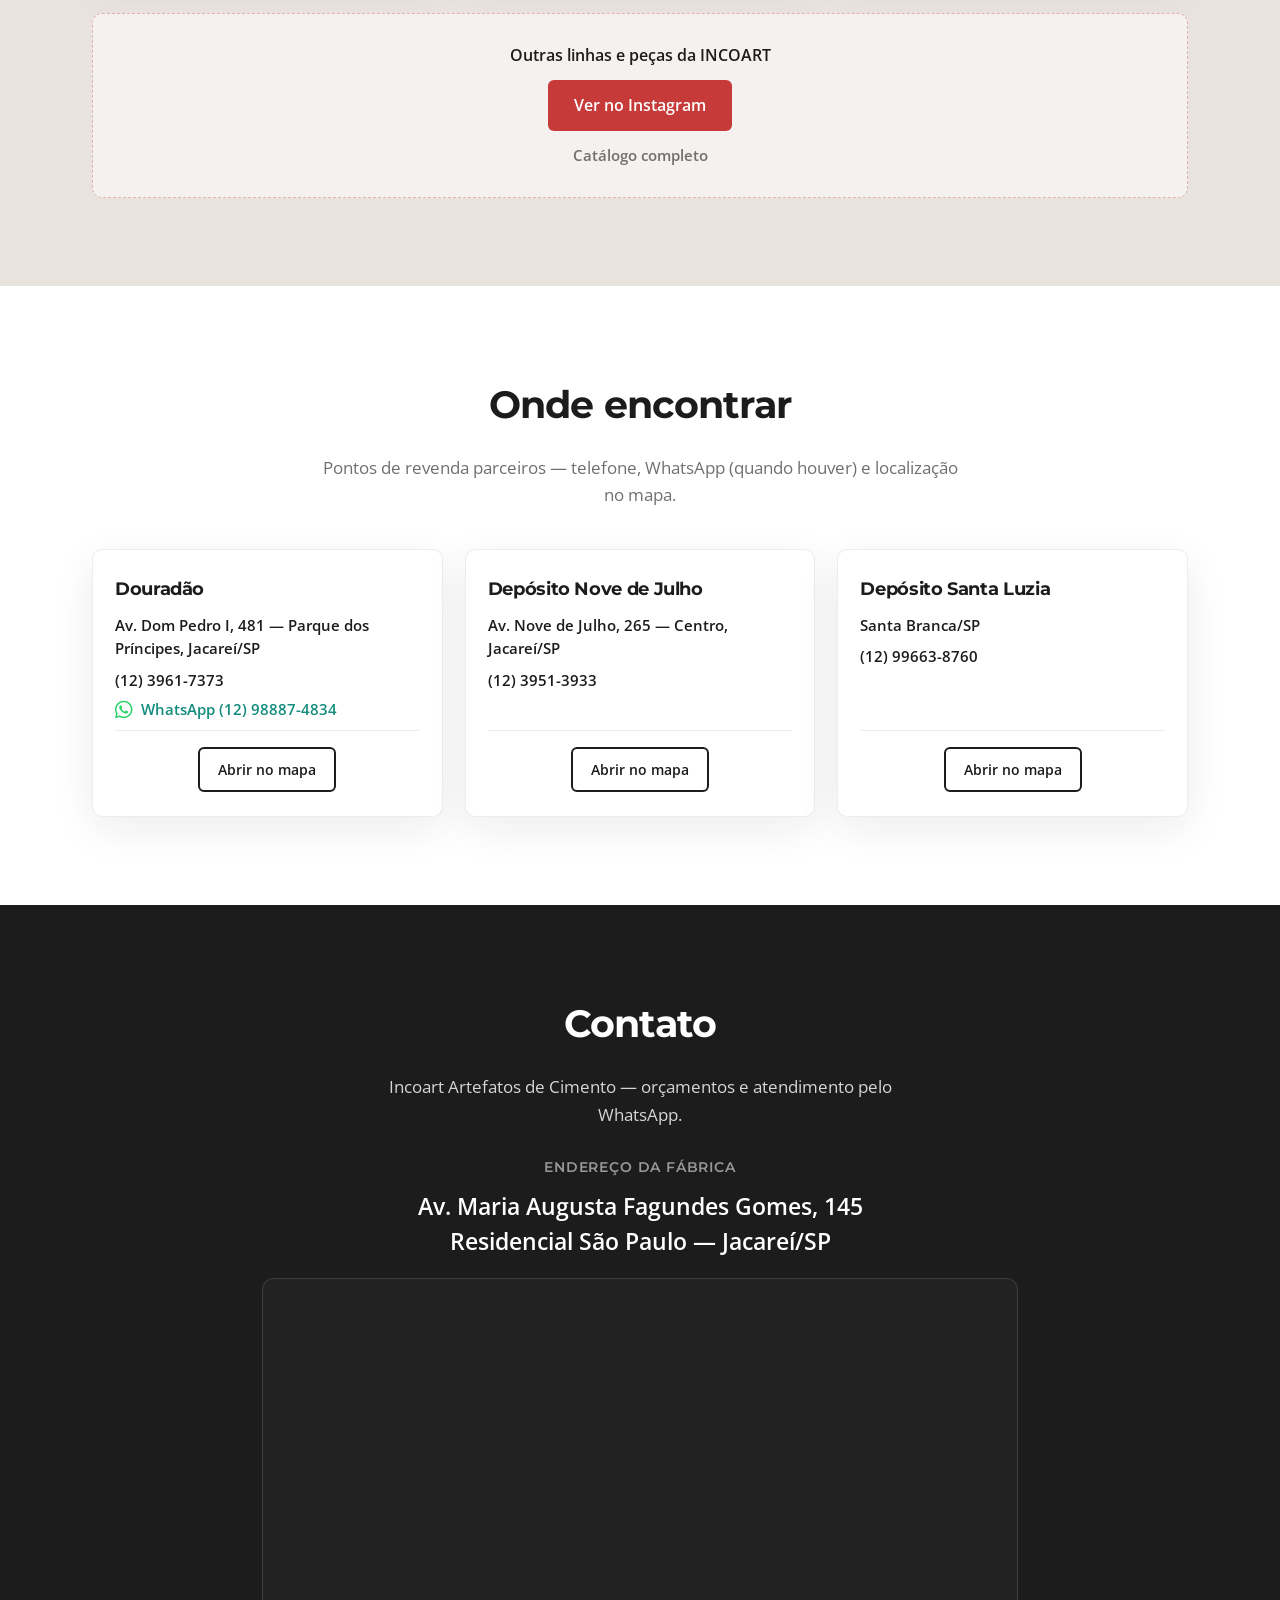
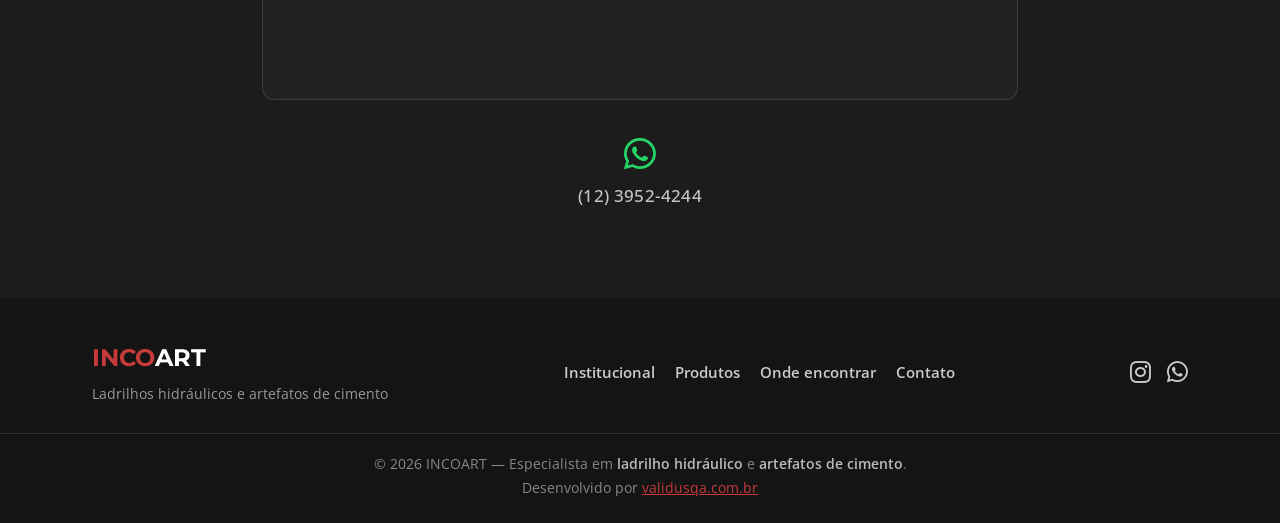
==== commit 7d222041: "Deploy do Site" ====
--- a/index.html
+++ b/index.html
@@ -250,6 +250,7 @@
     </div>
     <div class="footer-bottom">
       <p>© <span id="currentYear"></span> INCOART — Especialista em <strong>ladrilho hidráulico</strong> e <strong>artefatos de cimento</strong>.</p>
+      <p class="footer-credit">Desenvolvido por <a href="https://validusqa.com.br/" target="_blank" rel="noopener noreferrer">validusqa.com.br</a></p>
     </div>
   </footer>
 
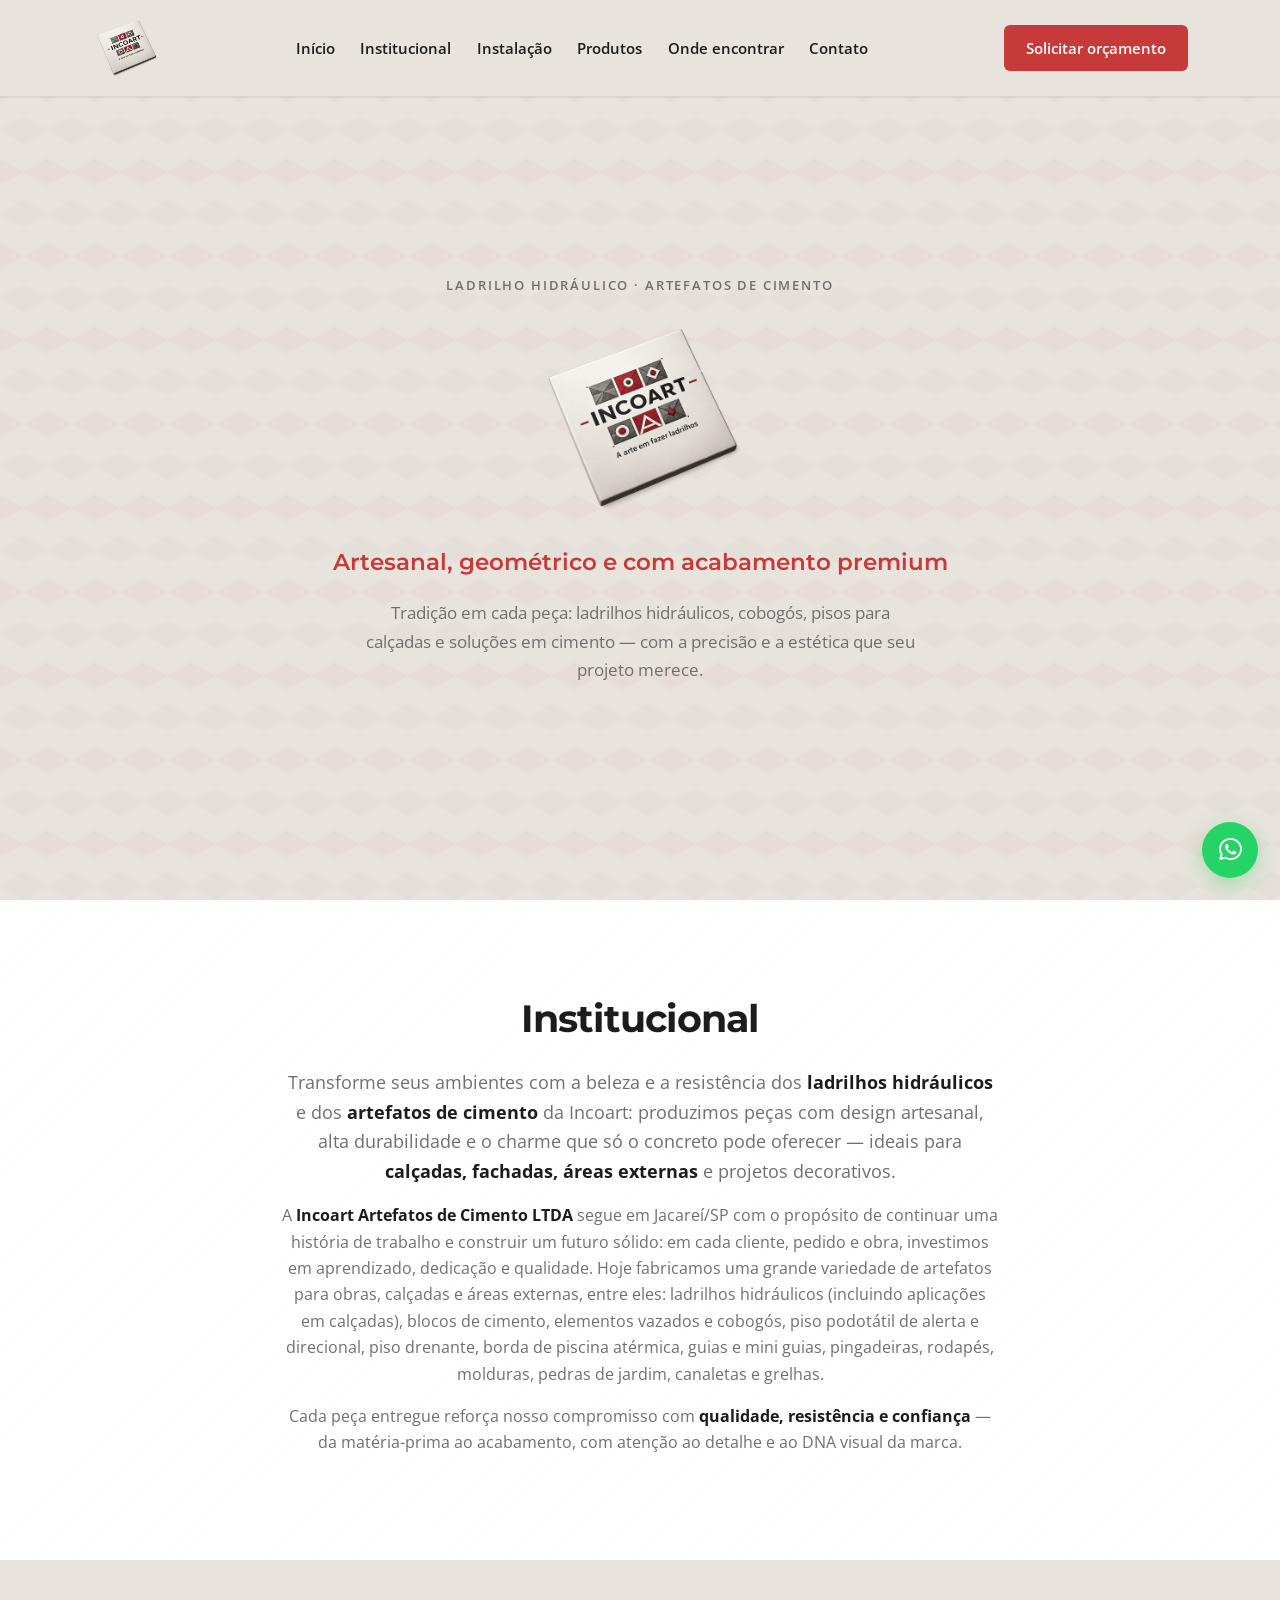
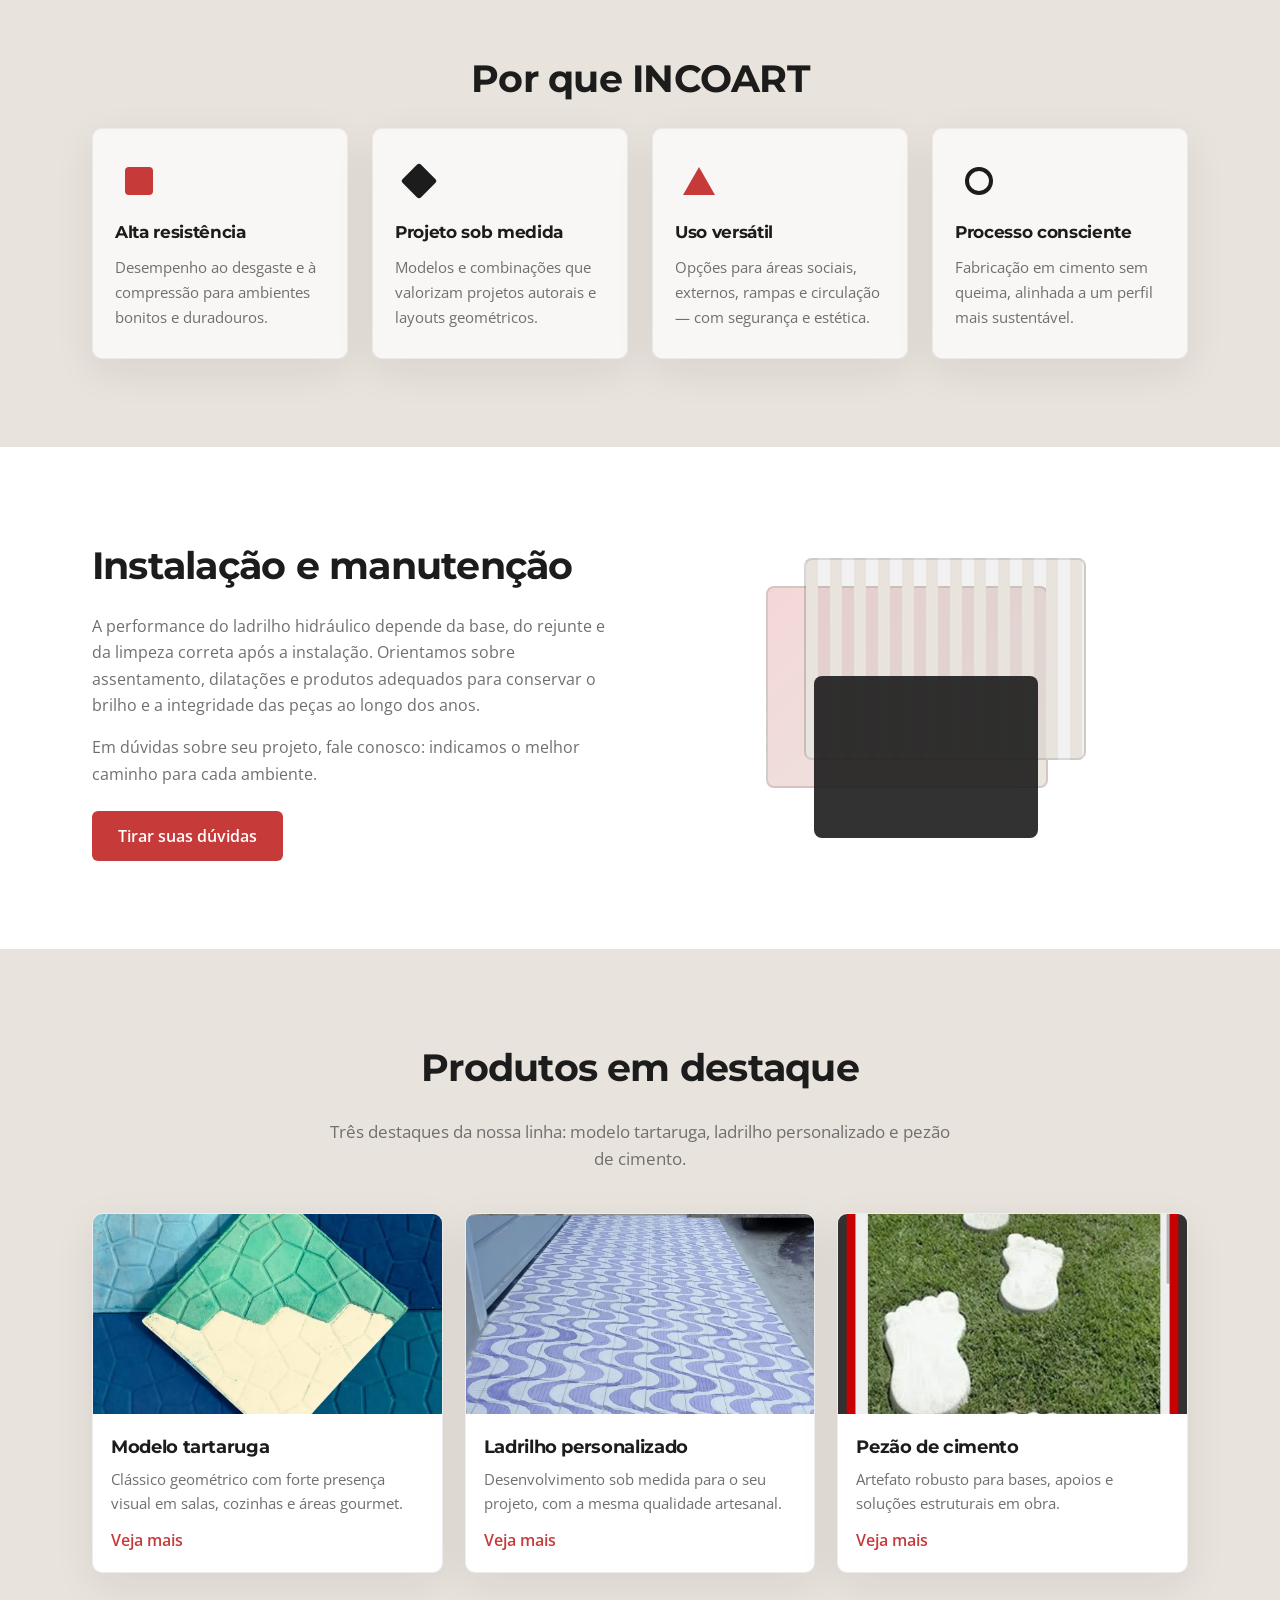
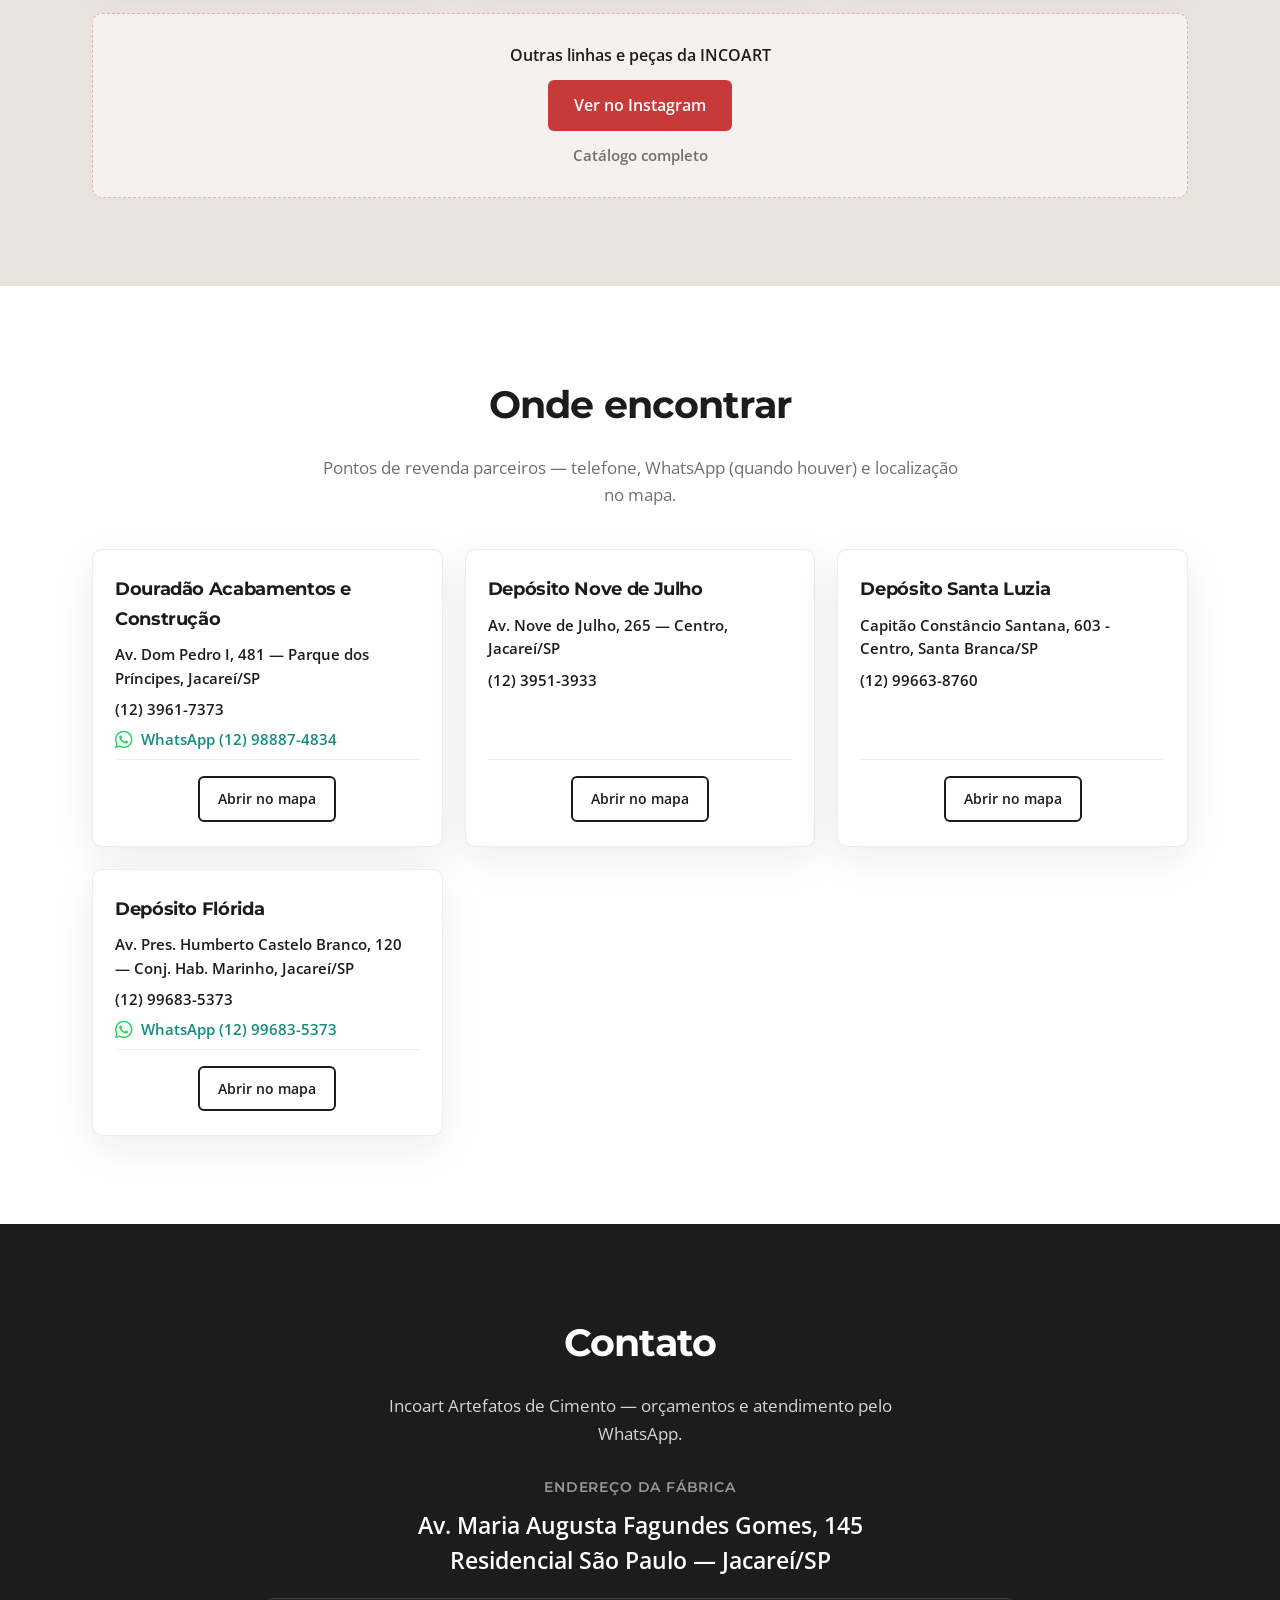
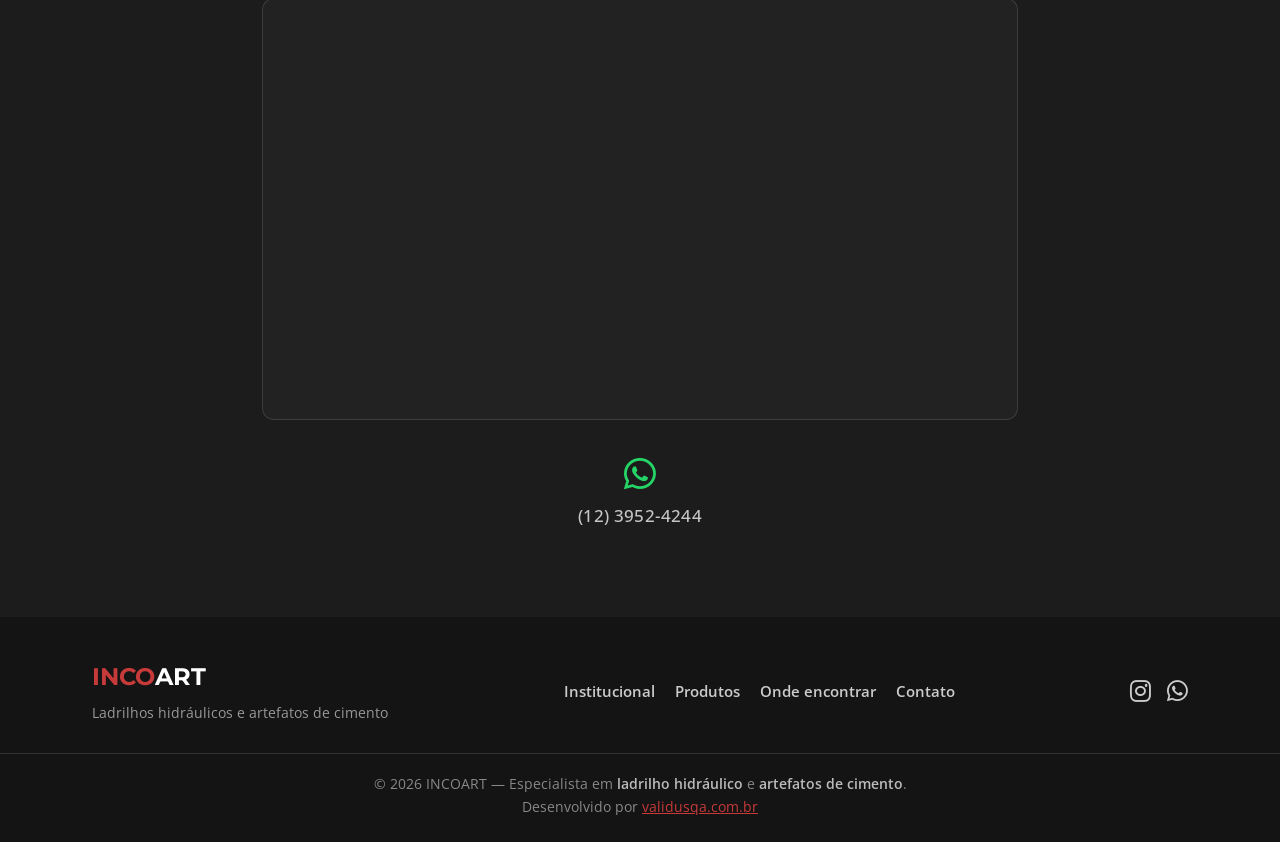
==== commit b9801b04: "Atualização dos parceiros incoart" ====
--- a/index.html
+++ b/index.html
@@ -165,7 +165,7 @@
         <p class="section-intro">Pontos de revenda parceiros — telefone, WhatsApp (quando houver) e localização no mapa.</p>
         <div class="lojas-grid">
           <article class="loja-card">
-            <h3>Douradão</h3>
+            <h3>Douradão Acabamentos e Construção</h3>
             <p class="loja-endereco">Av. Dom Pedro I, 481 — Parque dos Príncipes, Jacareí/SP</p>
             <p class="loja-tel"><a href="tel:+551239617373">(12) 3961-7373</a></p>
             <p class="loja-tel loja-tel--wa">
@@ -185,10 +185,21 @@
           </article>
           <article class="loja-card">
             <h3>Depósito Santa Luzia</h3>
-            <p class="loja-endereco">Santa Branca/SP</p>
+            <p class="loja-endereco">Capitão Constâncio Santana, 603 - Centro, Santa Branca/SP</p>
             <p class="loja-tel"><a href="tel:+5512996638760">(12) 99663-8760</a></p>
             <div class="loja-actions loja-actions--solo">
               <a href="https://www.google.com/maps/search/?api=1&amp;query=Dep%C3%B3sito+Santa+Luzia+Santa+Branca+SP" class="btn-outline btn-outline--sm" target="_blank" rel="noopener noreferrer">Abrir no mapa</a>
+            </div>
+          </article>
+          <article class="loja-card">
+            <h3>Depósito Flórida</h3>
+            <p class="loja-endereco">Av. Pres. Humberto Castelo Branco, 120 — Conj. Hab. Marinho, Jacareí/SP</p>
+            <p class="loja-tel"><a href="tel:+5512996835373">(12) 99683-5373</a></p>
+            <p class="loja-tel loja-tel--wa">
+              <a href="https://wa.me/5512996835373" target="_blank" rel="noopener noreferrer"><i class="fab fa-whatsapp" aria-hidden="true"></i> WhatsApp (12) 99683-5373</a>
+            </p>
+            <div class="loja-actions loja-actions--solo">
+              <a href="https://www.google.com/maps/search/?api=1&amp;query=Av.+Pres.+Humberto+Castelo+Branco,+120,+Conj.+Hab.+Marinho,+Jacare%C3%AD+-+SP" class="btn-outline btn-outline--sm" target="_blank" rel="noopener noreferrer">Abrir no mapa</a>
             </div>
           </article>
         </div>
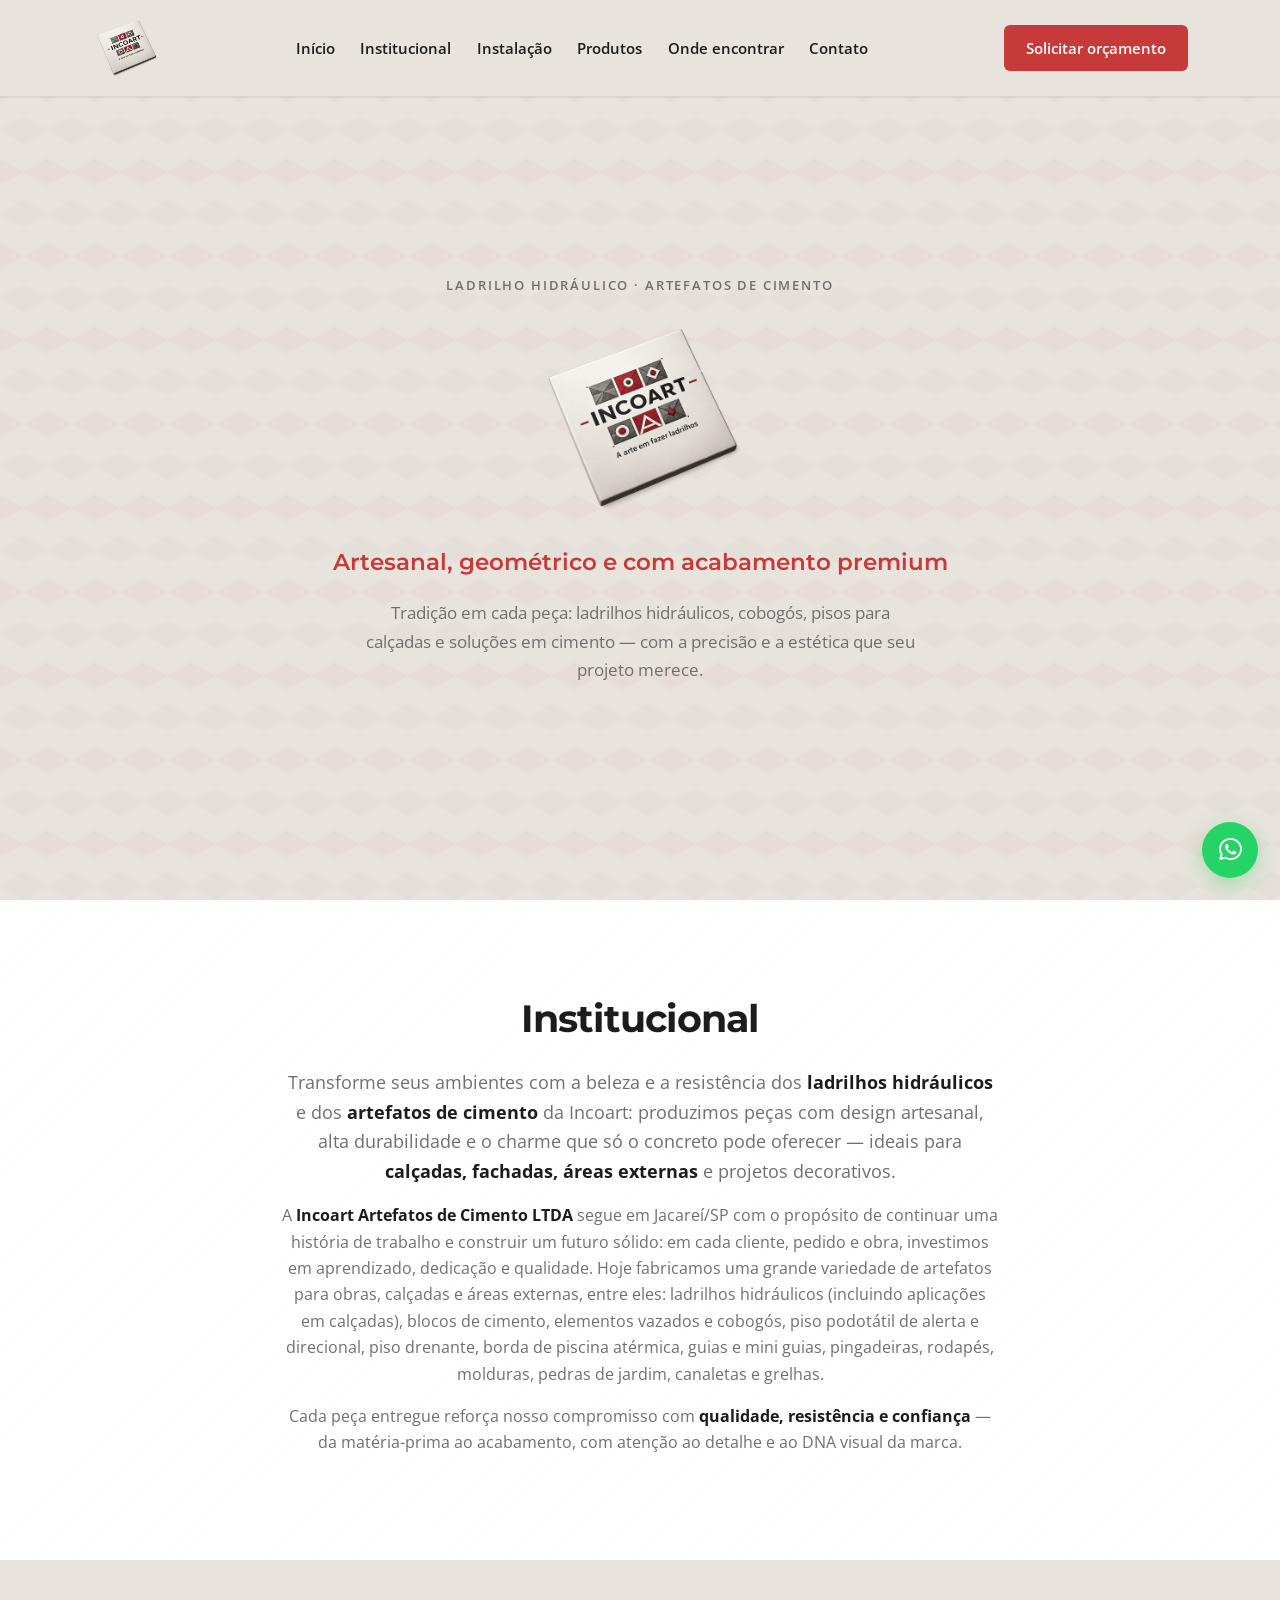
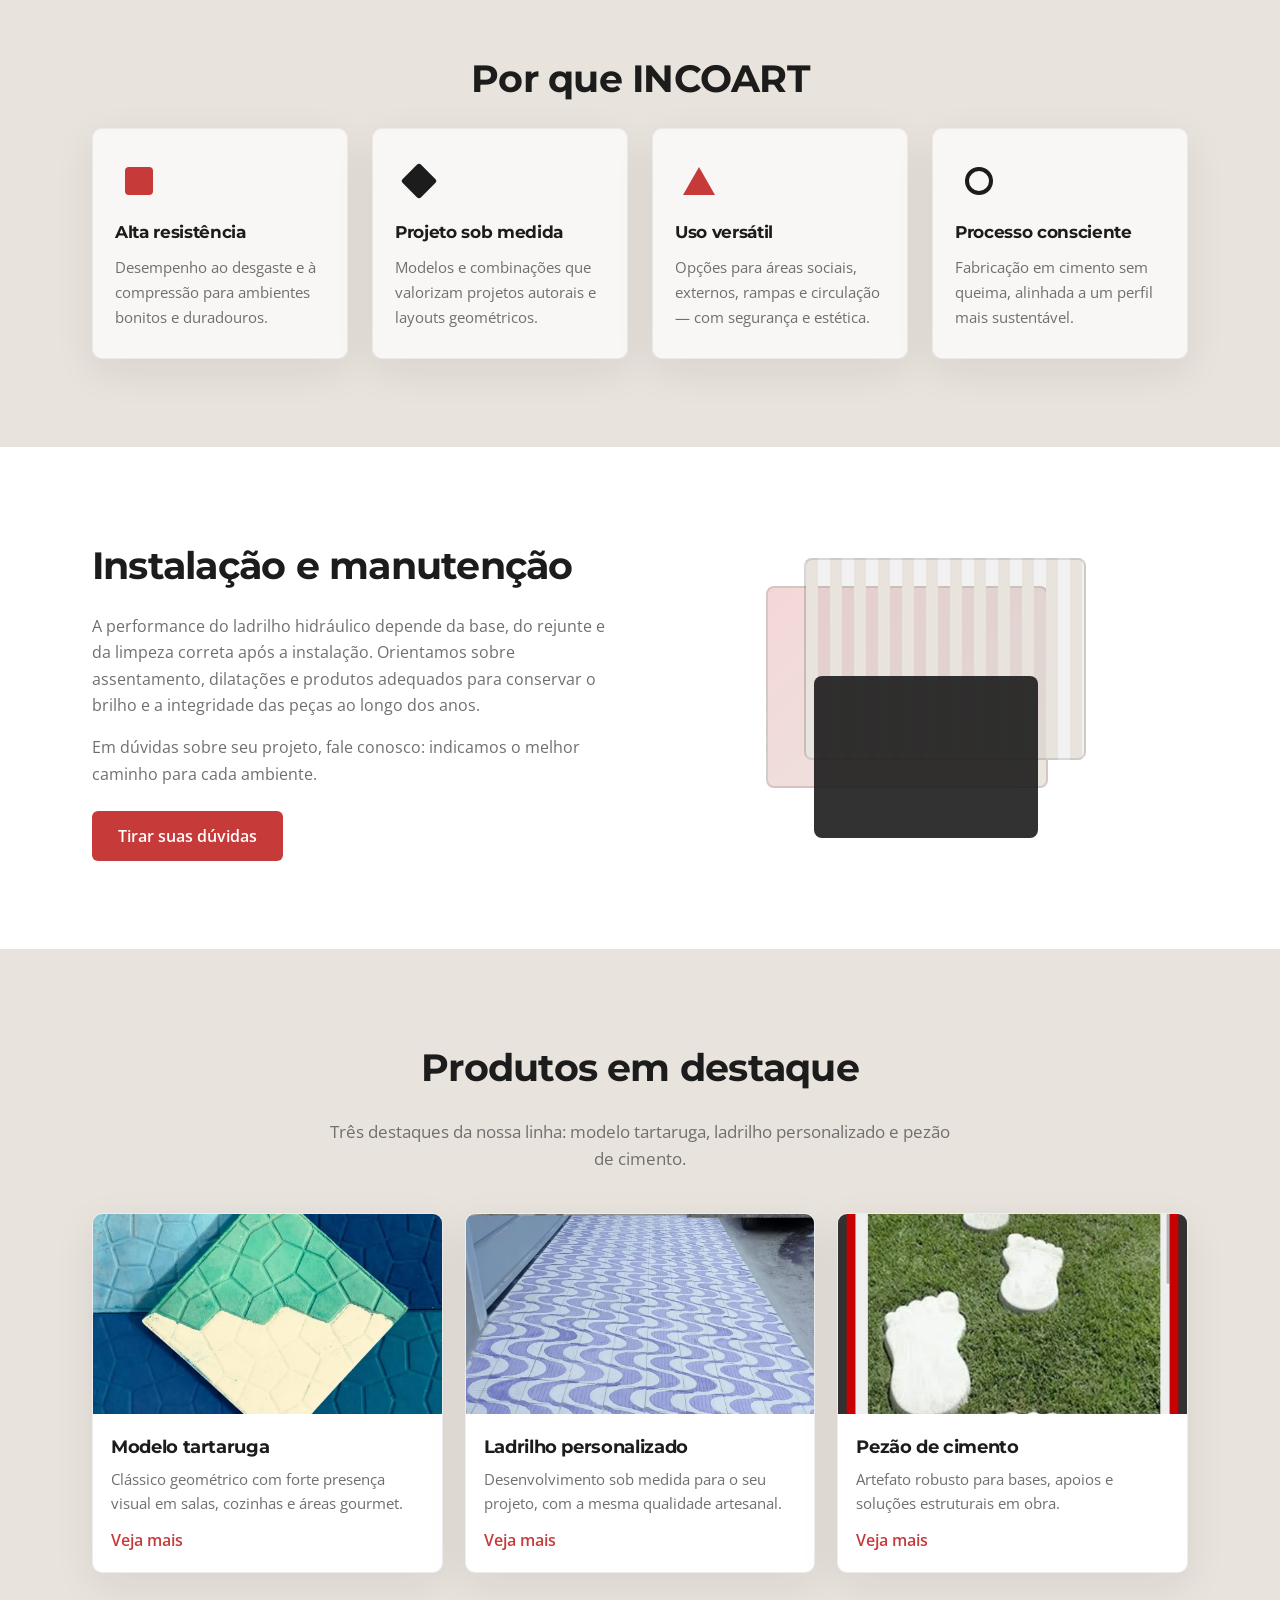
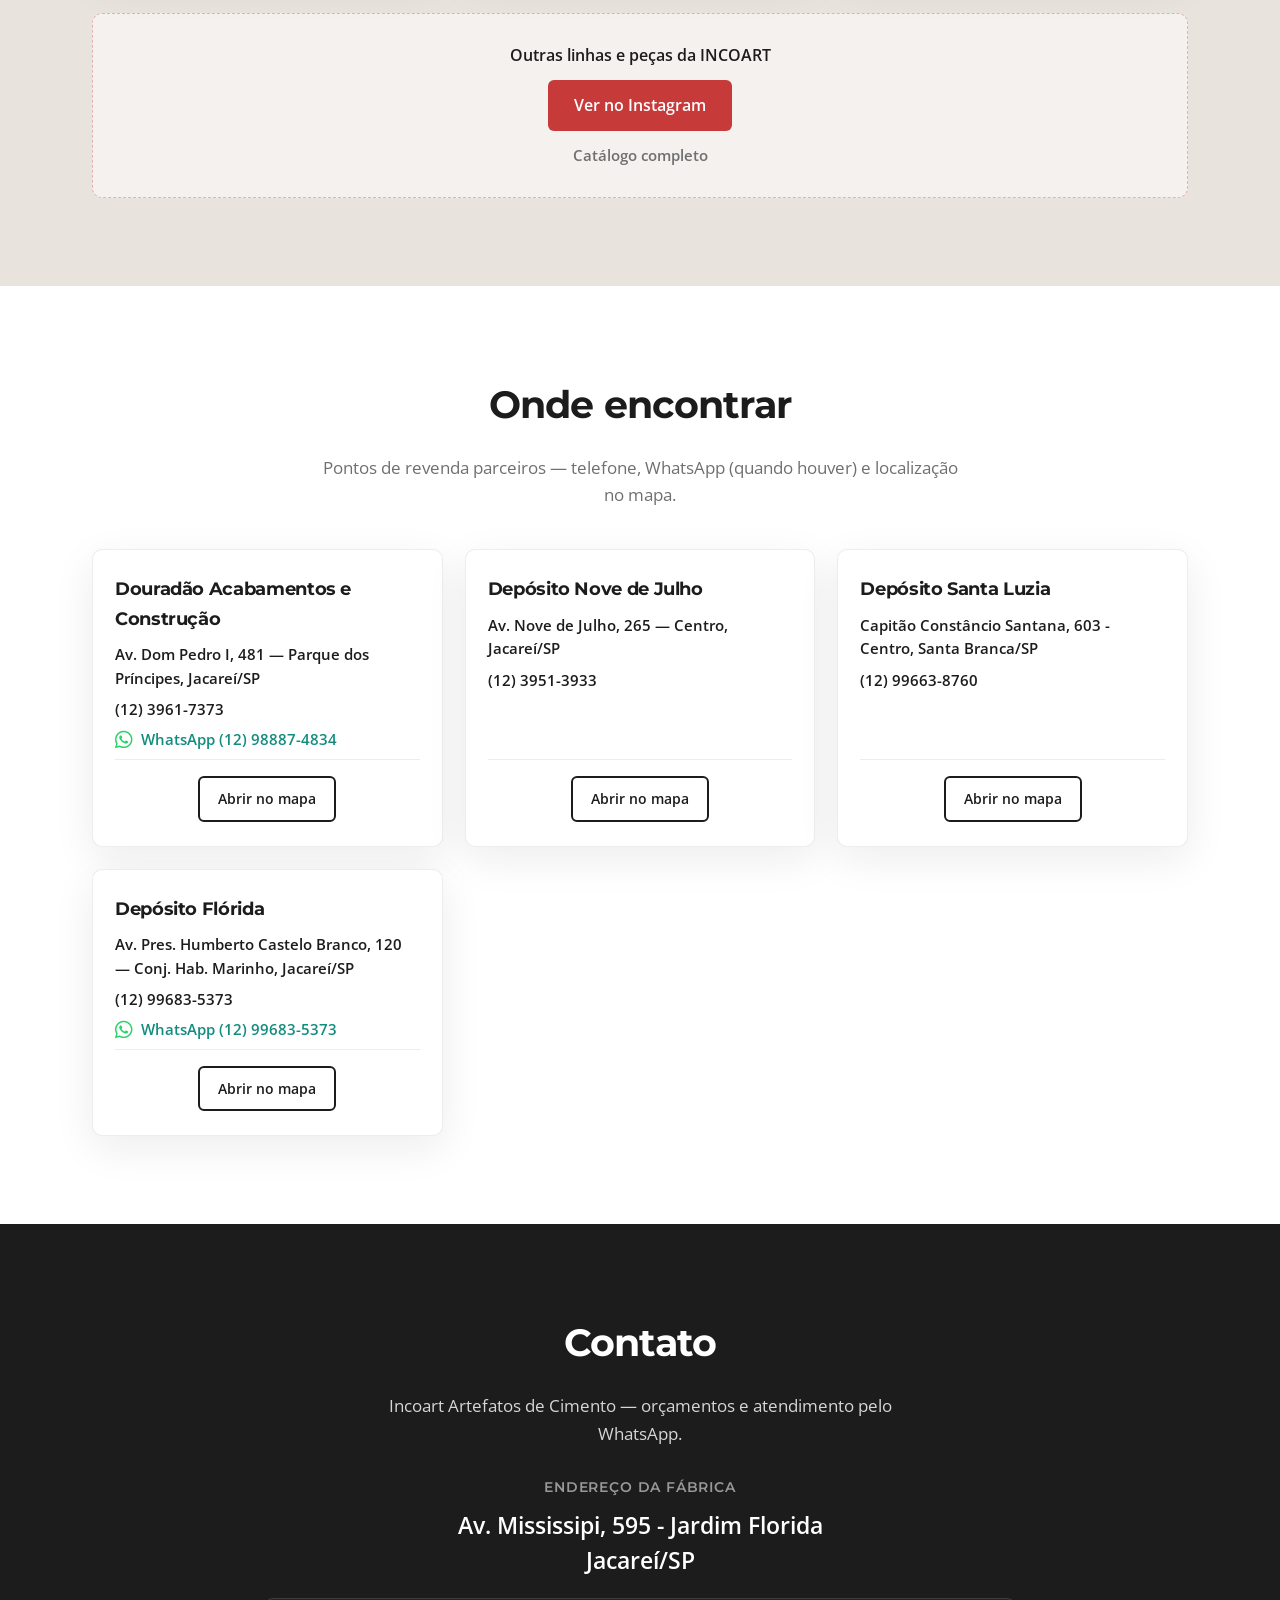
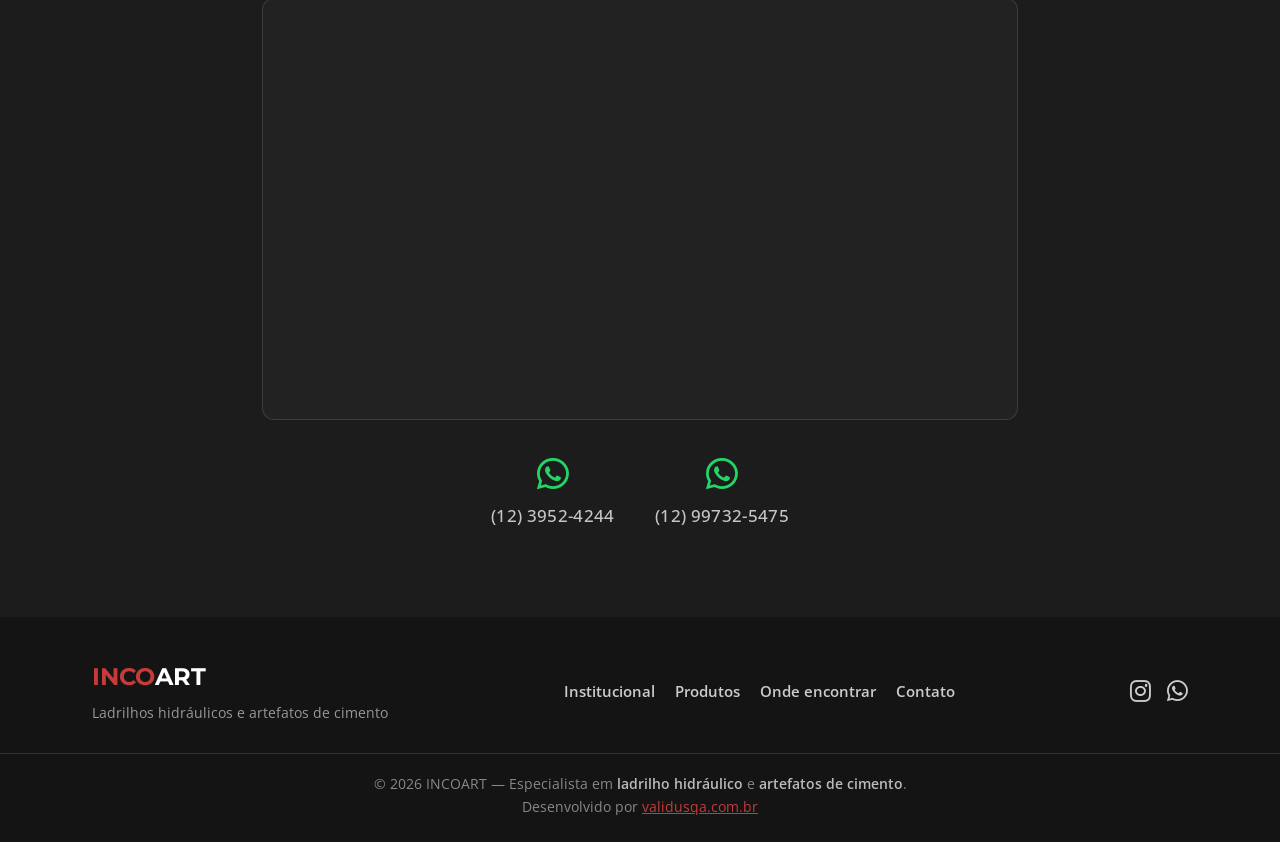
==== commit 007572ce: "Atualização do Endereço" ====
--- a/index.html
+++ b/index.html
@@ -214,8 +214,8 @@
         <div class="contato-endereco-bloco">
           <h3 class="contato-subtitle">Endereço da fábrica</h3>
           <address class="contato-address">
-            Av. Maria Augusta Fagundes Gomes, 145<br />
-            Residencial São Paulo — Jacareí/SP
+            Av. Mississipi, 595 - Jardim Florida<br />
+            Jacareí/SP
           </address>
         </div>
 
@@ -224,7 +224,7 @@
             title="Localização Incoart — Jacareí"
             loading="lazy"
             referrerpolicy="no-referrer-when-downgrade"
-            src="https://www.google.com/maps?q=Av.+Maria+Augusta+Fagundes+Gomes,+145,+Jacare%C3%AD+-+SP&amp;output=embed"
+            src="https://www.google.com/maps?q=Av.+Mississipi,+595+-+Jardim+Florida,+Jacare%C3%AD+-+SP&amp;output=embed"
           ></iframe>
         </div>
 
@@ -233,6 +233,10 @@
             <i class="fab fa-whatsapp" aria-hidden="true"></i>
             <span class="contato-wa-num">(12) 3952-4244</span>
           </a>
+          <a href="https://wa.me/5512997325475" class="contato-canal contato-canal--wa contato-canal--stack" target="_blank" rel="noopener noreferrer">
+            <i class="fab fa-whatsapp" aria-hidden="true"></i>
+              <span class="contato-wa-num">(12) 99732-5475</span>
+            </a>
         </div>
       </div>
     </section>
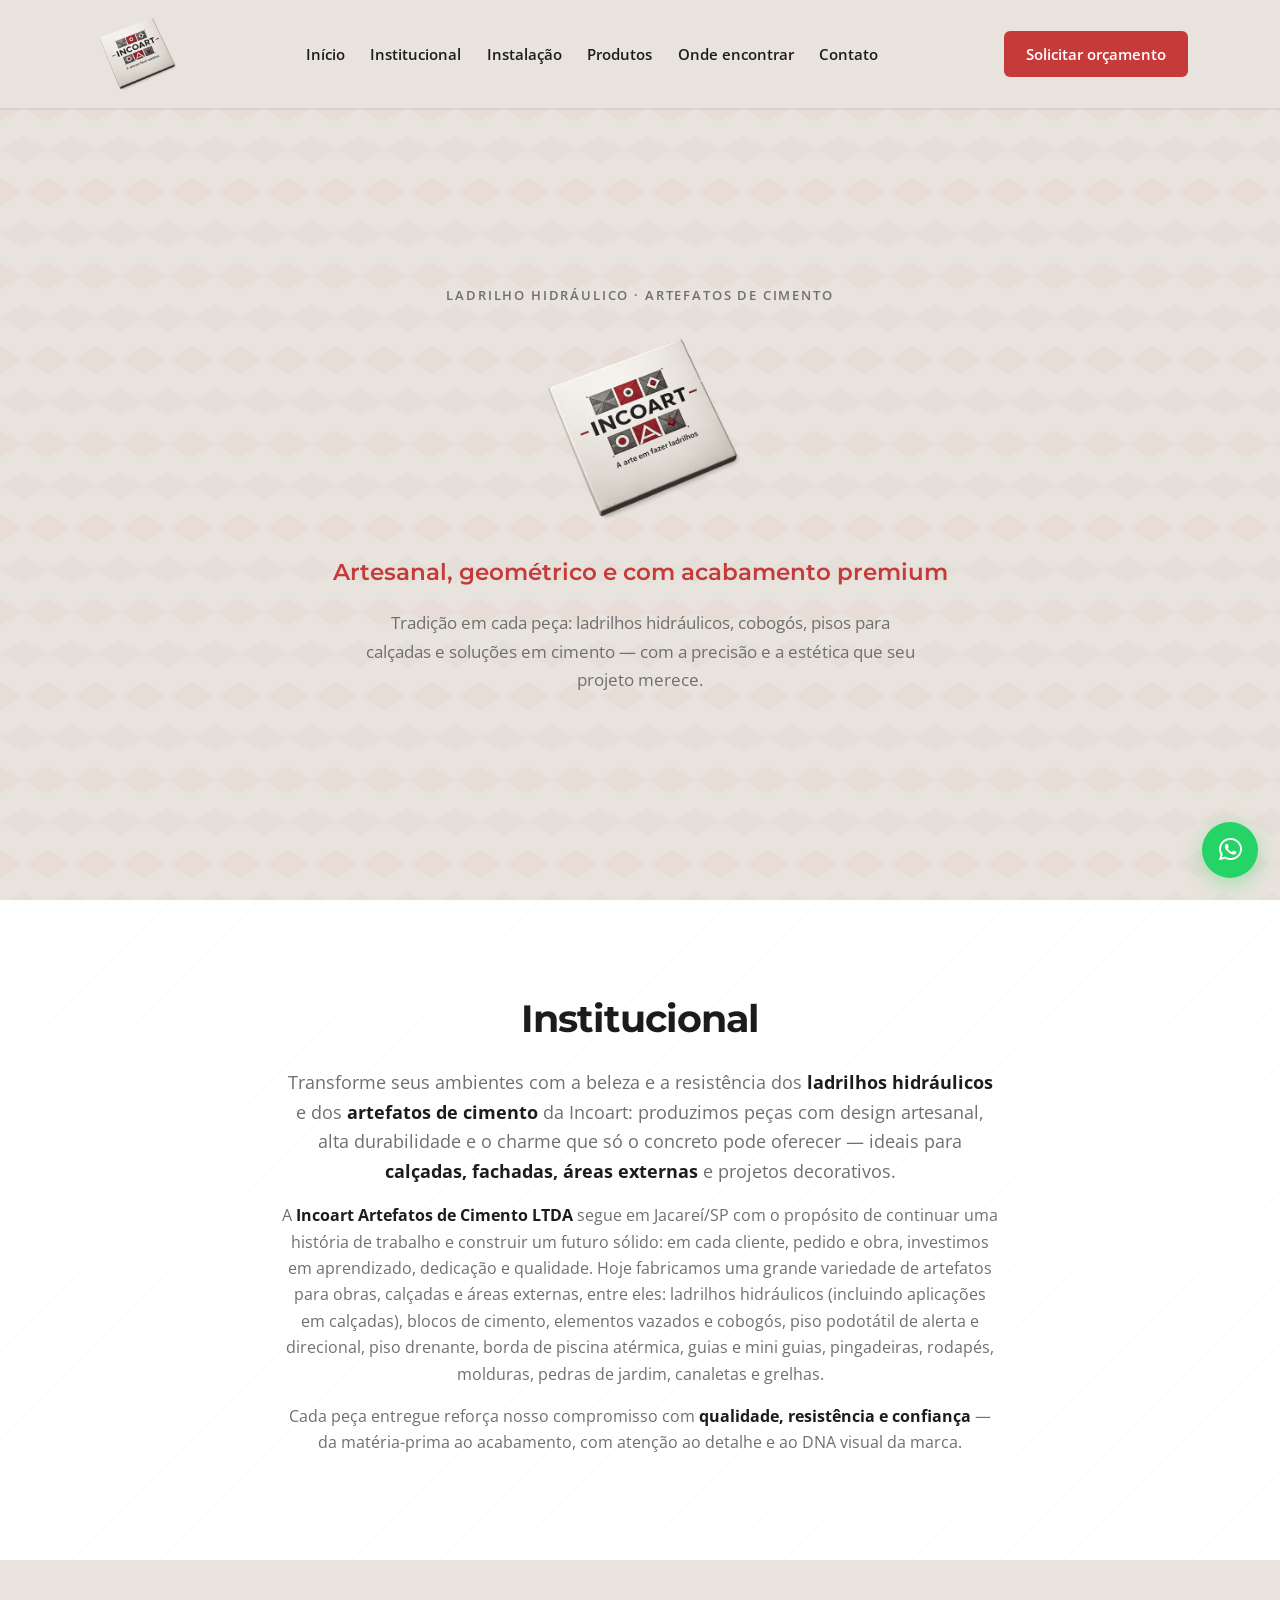
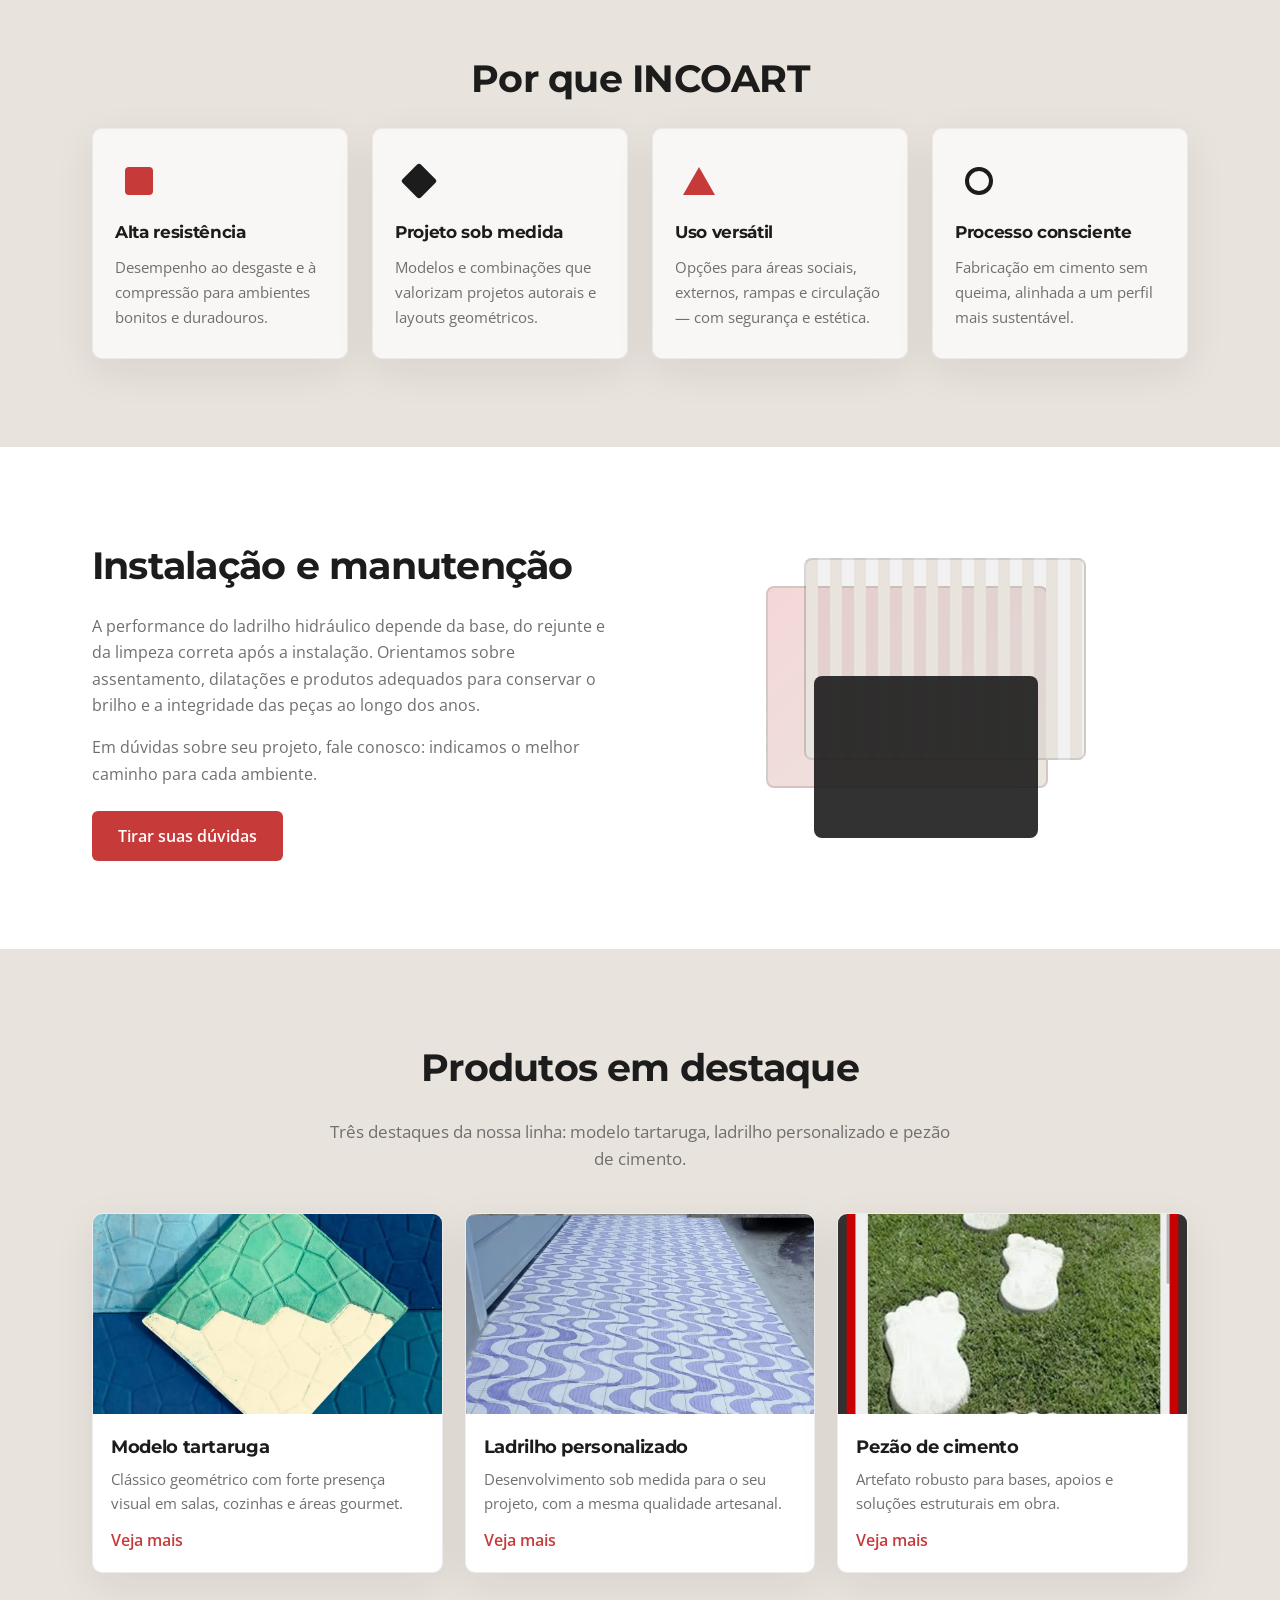
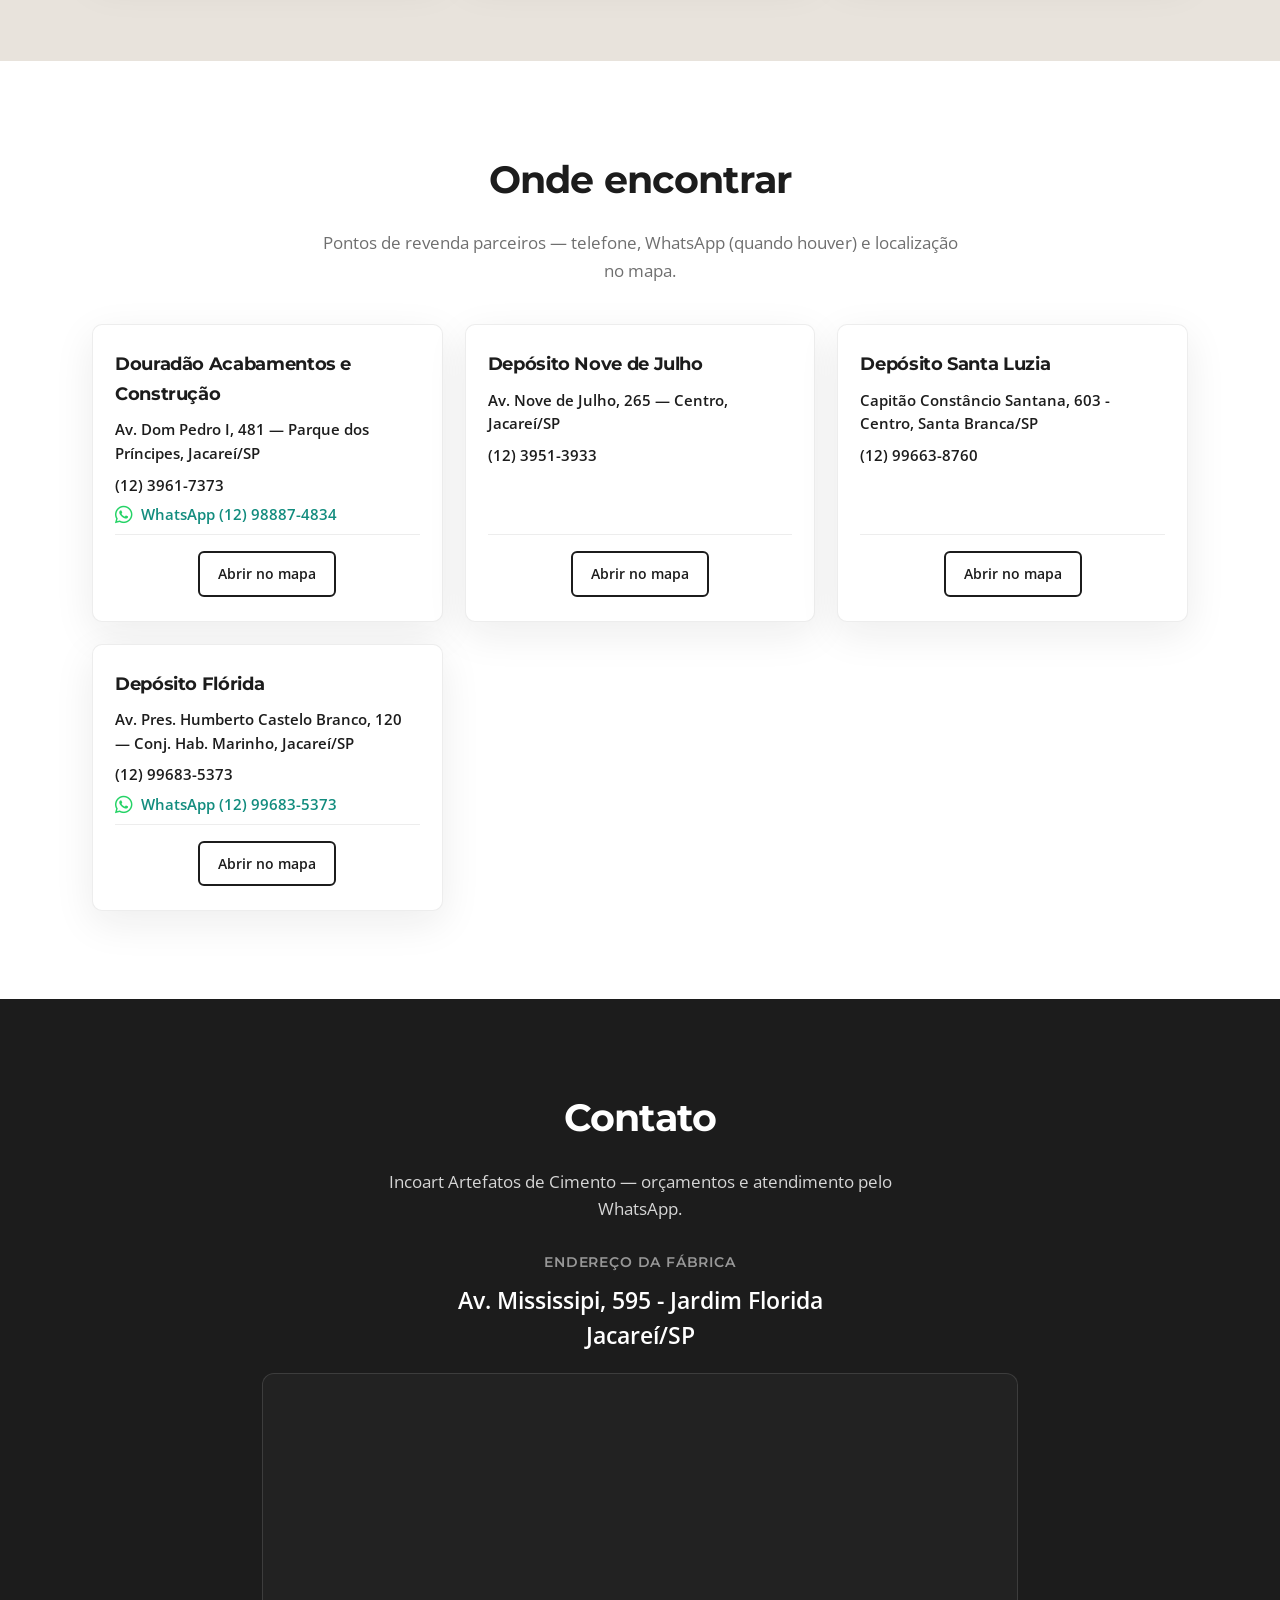
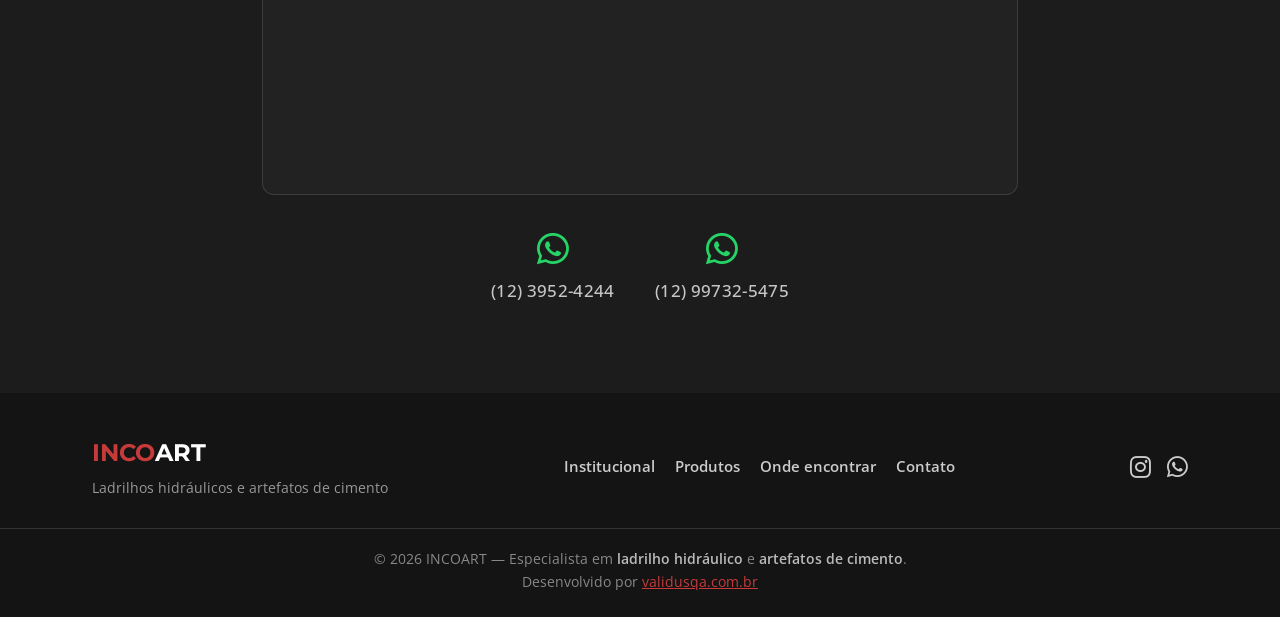
==== commit 41f428bf: "Atualizações do sites parte two" ====
--- a/index.html
+++ b/index.html
@@ -15,7 +15,7 @@
   <header class="navbar">
     <div class="container navbar-container">
       <a href="index.html" class="navbar-logo">
-        <img src="src/images/logo-incoart.png" alt="INCOART Ladrilhos" class="logo-img" width="180" height="72" />
+        <img src="src/images/logo-incoart.png" alt="INCOART Ladrilhos" class="logo-img" width="88" height="88" />
       </a>
 
       <nav class="navbar-menu" aria-label="Principal">
@@ -139,7 +139,7 @@
             </div>
             <h3>Ladrilho personalizado</h3>
             <p>Desenvolvimento sob medida para o seu projeto, com a mesma qualidade artesanal.</p>
-            <a href="produtos.html#ladrilho-personalizado" class="link-arrow">Veja mais</a>
+            <a href="produtos.html" class="link-arrow">Veja mais</a>
           </article>
           <article class="product-card">
             <div class="product-card__thumb">
@@ -147,16 +147,10 @@
             </div>
             <h3>Pezão de cimento</h3>
             <p>Artefato robusto para bases, apoios e soluções estruturais em obra.</p>
-            <a href="produtos.html#pezao-cimento" class="link-arrow">Veja mais</a>
-          </article>
-        </div>
-
-        <div class="catalog-cta">
-          <p>Outras linhas e peças da INCOART</p>
-          <a href="https://www.instagram.com/incoart2025/" class="btn-primary" target="_blank" rel="noopener noreferrer">Ver no Instagram</a>
-          <a href="produtos.html" class="catalog-cta__secondary">Catálogo completo</a>
-        </div>
-      </div>
+            <a href="produtos.html" class="link-arrow">Veja mais</a>
+          </article>
+        </div>
+
     </section>
 
     <section class="section section--white geo-reveal" id="onde-encontrar">
--- a/src/styles/style.css
+++ b/src/styles/style.css
@@ -11,7 +11,8 @@
   --branco: #FFFFFF;
   --sombra-soft: 0 12px 40px rgba(28, 28, 28, 0.08);
   --radius: 10px;
-  --header-h: 88px;
+  --header-h: 108px;
+  --logo-h: clamp(64px, 9vw, 88px);
 }
 
 * {
@@ -83,7 +84,7 @@
   width: 100%;
   z-index: 1000;
   box-shadow: 0 1px 0 rgba(28, 28, 28, 0.06);
-  padding: 14px 0;
+  padding: 10px 0;
   border-bottom: 1px solid rgba(28, 28, 28, 0.06);
 }
 
@@ -94,10 +95,16 @@
   gap: 16px;
 }
 
+.navbar-logo {
+  flex-shrink: 0;
+  line-height: 0;
+}
+
 .navbar-logo img {
-  height: clamp(52px, 8vw, 68px);
+  height: var(--logo-h);
   width: auto;
   display: block;
+  object-fit: contain;
 }
 
 .navbar-menu ul {
@@ -1267,21 +1274,248 @@
   color: var(--vermelho-escuro);
 }
 
-.tintas-embed-wrap {
-  max-width: 540px;
-  margin: 8px auto 0;
-  border-radius: 12px;
-  overflow: hidden;
-  border: 1px solid rgba(28, 28, 28, 0.1);
+.produtos-ref__visual {
+  display: grid;
+  grid-template-columns: minmax(140px, 200px) 1fr;
+  gap: 20px;
+  align-items: start;
+  max-width: 520px;
+  margin: 0 auto 20px;
+  text-align: left;
+}
+
+.produtos-ref .produto-catalogo-item__cor-selecionada {
+  max-width: 520px;
+  margin: 0 auto 12px;
+  text-align: left;
+}
+
+.produtos-ref .btn-orcamento {
+  margin: 0 auto;
+}
+
+/* Catálogo de produtos (formato documentação) */
+.produtos-main {
+  display: flex;
+  flex-direction: column;
+  gap: 24px;
+  min-width: 0;
+}
+
+.paleta-global {
+  background: var(--branco);
+  border: 1px solid rgba(28, 28, 28, 0.08);
+  border-radius: var(--radius);
+  padding: 24px;
   box-shadow: var(--sombra-soft);
-  background: var(--bege);
-}
-
-.tintas-embed-wrap iframe {
+}
+
+.paleta-global h2 {
+  font-size: 1.15rem;
+  margin-bottom: 6px;
+}
+
+.paleta-global__intro {
+  color: var(--cinza);
+  font-size: 0.94rem;
+  margin-bottom: 18px;
+}
+
+.paleta-cores {
+  list-style: none;
+  display: grid;
+  grid-template-columns: repeat(6, minmax(0, 1fr));
+  gap: 12px;
+}
+
+.paleta-cores__item {
+  display: flex;
+  flex-direction: column;
+  align-items: center;
+  gap: 8px;
+  text-align: center;
+  cursor: pointer;
+  border: none;
+  background: none;
+  padding: 4px;
+  border-radius: 10px;
+  transition: background 0.2s ease, transform 0.15s ease;
+  font: inherit;
+  color: inherit;
+}
+
+.paleta-cores__item:hover {
+  background: rgba(199, 58, 58, 0.08);
+}
+
+.paleta-cores__item:focus-visible {
+  outline: 2px solid var(--vermelho);
+  outline-offset: 2px;
+}
+
+.paleta-cores__item.is-selected {
+  background: rgba(199, 58, 58, 0.12);
+}
+
+.paleta-cores__item.is-selected .paleta-cores__swatch {
+  outline: 3px solid var(--vermelho);
+  outline-offset: 2px;
+}
+
+.paleta-cores__item.is-selected .paleta-cores__nome {
+  color: var(--vermelho);
+}
+
+.paleta-cores__swatch {
   display: block;
   width: 100%;
-  min-height: 560px;
-  border: 0;
+  max-width: 72px;
+  aspect-ratio: 1.35;
+  border-radius: 8px;
+  border: 1px solid rgba(28, 28, 28, 0.12);
+  box-shadow: inset 0 1px 2px rgba(255, 255, 255, 0.25);
+}
+
+.paleta-cores__swatch--cinza { background: #9a9a9a; }
+.paleta-cores__swatch--branco { background: #f4f2ed; }
+.paleta-cores__swatch--preto { background: var(--preto); }
+.paleta-cores__swatch--amarelo { background: #f0c030; }
+.paleta-cores__swatch--azul { background: #2a5ea8; }
+.paleta-cores__swatch--vermelho { background: var(--vermelho); }
+
+.paleta-cores__nome {
+  font-family: "Montserrat", sans-serif;
+  font-size: 0.72rem;
+  font-weight: 600;
+  text-transform: uppercase;
+  letter-spacing: 0.04em;
+  color: var(--preto);
+}
+
+.paleta-cores--compact {
+  grid-template-columns: repeat(3, minmax(0, 1fr));
+  gap: 10px;
+}
+
+.paleta-cores--compact .paleta-cores__swatch {
+  max-width: 56px;
+}
+
+.paleta-cores--compact .paleta-cores__nome {
+  font-size: 0.65rem;
+}
+
+.produtos-catalogo {
+  display: flex;
+  flex-direction: column;
+  gap: 20px;
+}
+
+.produto-catalogo-item {
+  background: var(--branco);
+  border: 1px solid rgba(28, 28, 28, 0.08);
+  border-radius: var(--radius);
+  padding: 22px;
+  box-shadow: var(--sombra-soft);
+  scroll-margin-top: calc(var(--header-h) + 16px);
+}
+
+.produto-catalogo-item h3 {
+  font-size: 1.2rem;
+  margin-bottom: 16px;
+  color: var(--preto);
+}
+
+.produto-catalogo-item__visual {
+  display: grid;
+  grid-template-columns: minmax(140px, 200px) 1fr;
+  gap: 20px;
+  align-items: start;
+  margin-bottom: 14px;
+}
+
+.produto-catalogo-item__imagem {
+  aspect-ratio: 1;
+  background: var(--bege);
+  border-radius: 8px;
+  border: 1px dashed rgba(28, 28, 28, 0.18);
+  display: flex;
+  align-items: center;
+  justify-content: center;
+  overflow: hidden;
+}
+
+.produto-catalogo-item__imagem img {
+  width: 100%;
+  height: 100%;
+  object-fit: contain;
+  display: block;
+  background: var(--bege);
+}
+
+.produto-catalogo-item__cor-selecionada {
+  font-size: 0.88rem;
+  color: var(--cinza);
+  margin-bottom: 12px;
+}
+
+.produto-catalogo-item__cor-selecionada strong {
+  color: var(--preto);
+}
+
+.produto-catalogo-item__placeholder {
+  font-size: 0.82rem;
+  color: var(--cinza);
+  text-align: center;
+  padding: 12px;
+}
+
+.produto-catalogo-item__paleta {
+  background: rgba(232, 227, 220, 0.45);
+  border: 1px solid rgba(28, 28, 28, 0.08);
+  border-radius: 8px;
+  padding: 14px;
+}
+
+.produto-catalogo-item__paleta-label {
+  font-family: "Montserrat", sans-serif;
+  font-size: 0.72rem;
+  font-weight: 700;
+  text-transform: uppercase;
+  letter-spacing: 0.06em;
+  color: var(--cinza);
+  margin-bottom: 10px;
+}
+
+.produto-catalogo-item__specs {
+  display: flex;
+  flex-wrap: wrap;
+  gap: 16px 28px;
+  margin-bottom: 16px;
+}
+
+.produto-catalogo-item__specs div {
+  display: flex;
+  align-items: baseline;
+  gap: 8px;
+}
+
+.produto-catalogo-item__specs dt {
+  font-size: 0.82rem;
+  font-weight: 600;
+  color: var(--cinza);
+  text-transform: uppercase;
+  letter-spacing: 0.04em;
+}
+
+.produto-catalogo-item__specs dd {
+  font-size: 0.98rem;
+  font-weight: 600;
+  margin: 0;
+}
+
+.produto-catalogo-item .btn-orcamento {
+  width: fit-content;
 }
 
 /* Responsivo */
@@ -1346,8 +1580,21 @@
     gap: 18px;
   }
 
-  .tintas-embed-wrap iframe {
-    min-height: 480px;
+  .produtos-ref__visual {
+    grid-template-columns: 1fr;
+    max-width: 280px;
+  }
+
+  .paleta-cores {
+    grid-template-columns: repeat(3, minmax(0, 1fr));
+  }
+
+  .produto-catalogo-item__visual {
+    grid-template-columns: 1fr;
+  }
+
+  .produto-catalogo-item__imagem {
+    max-width: 200px;
   }
 }
 
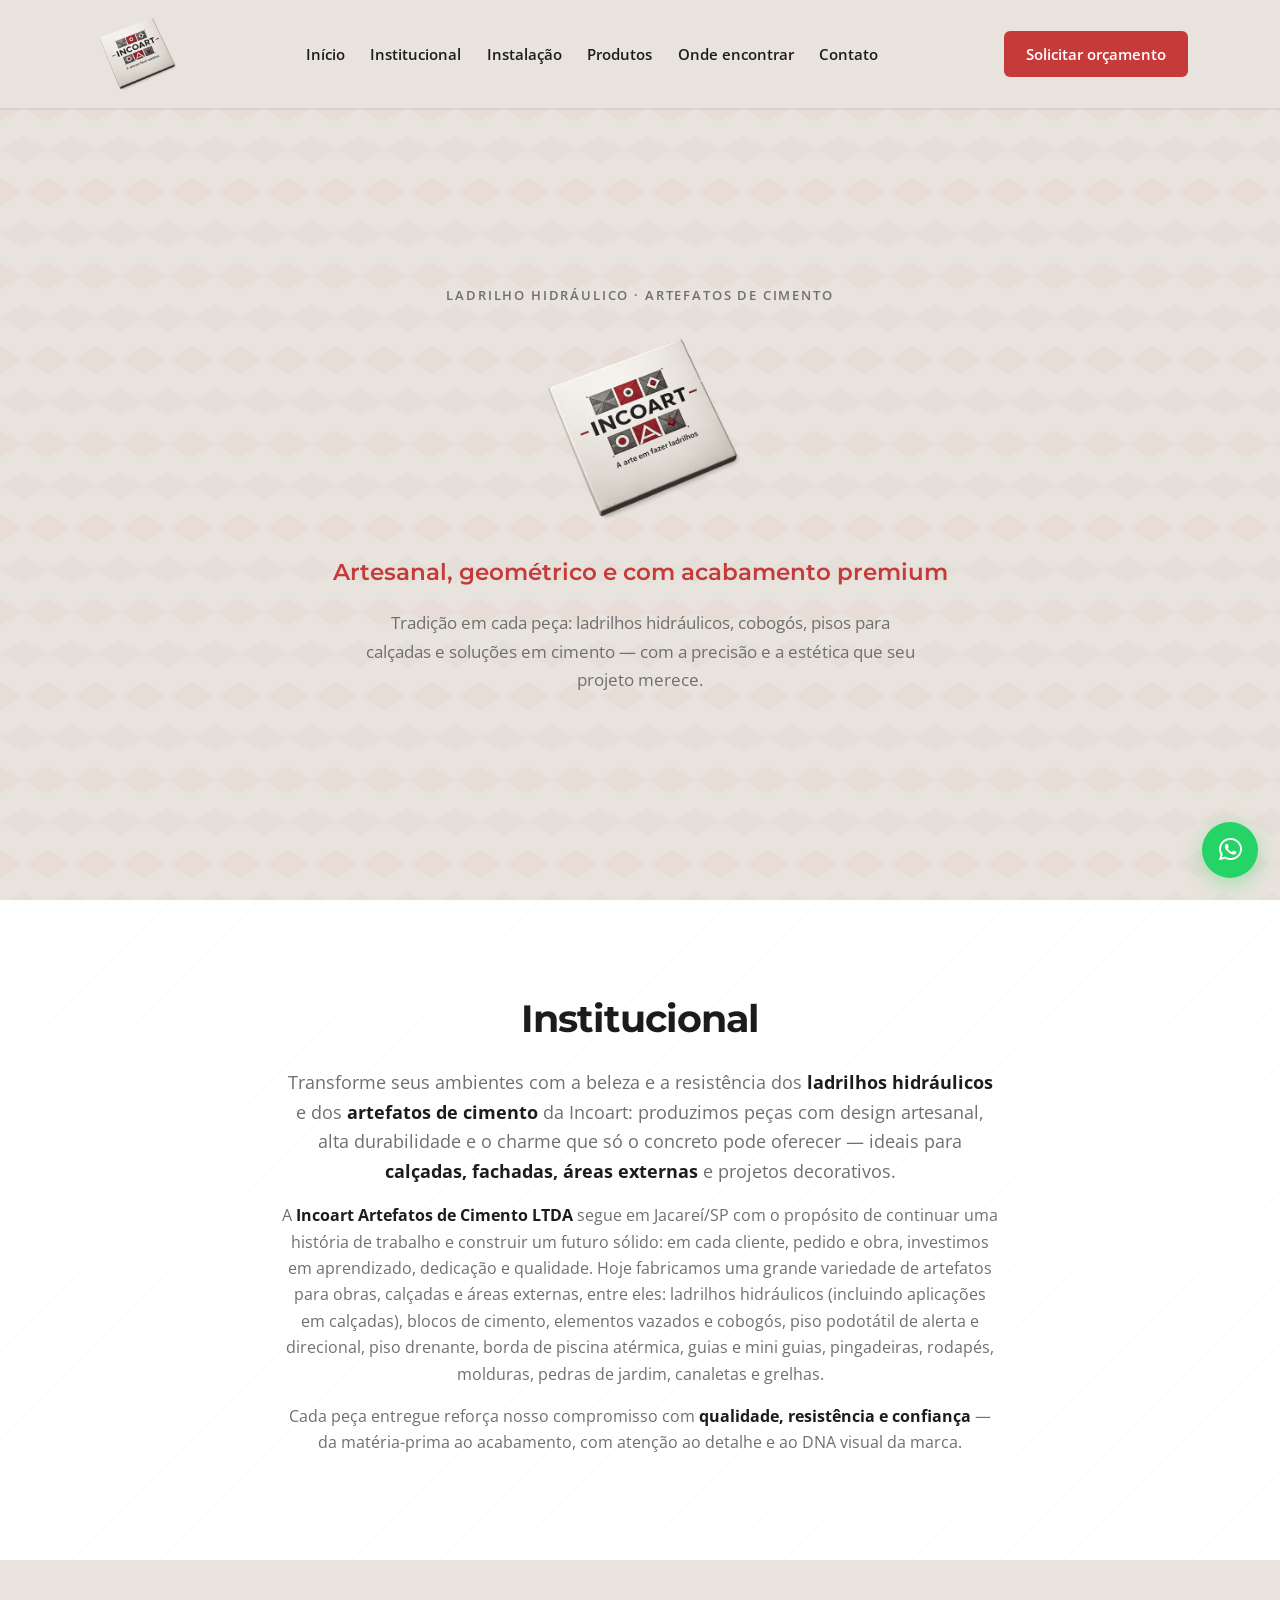
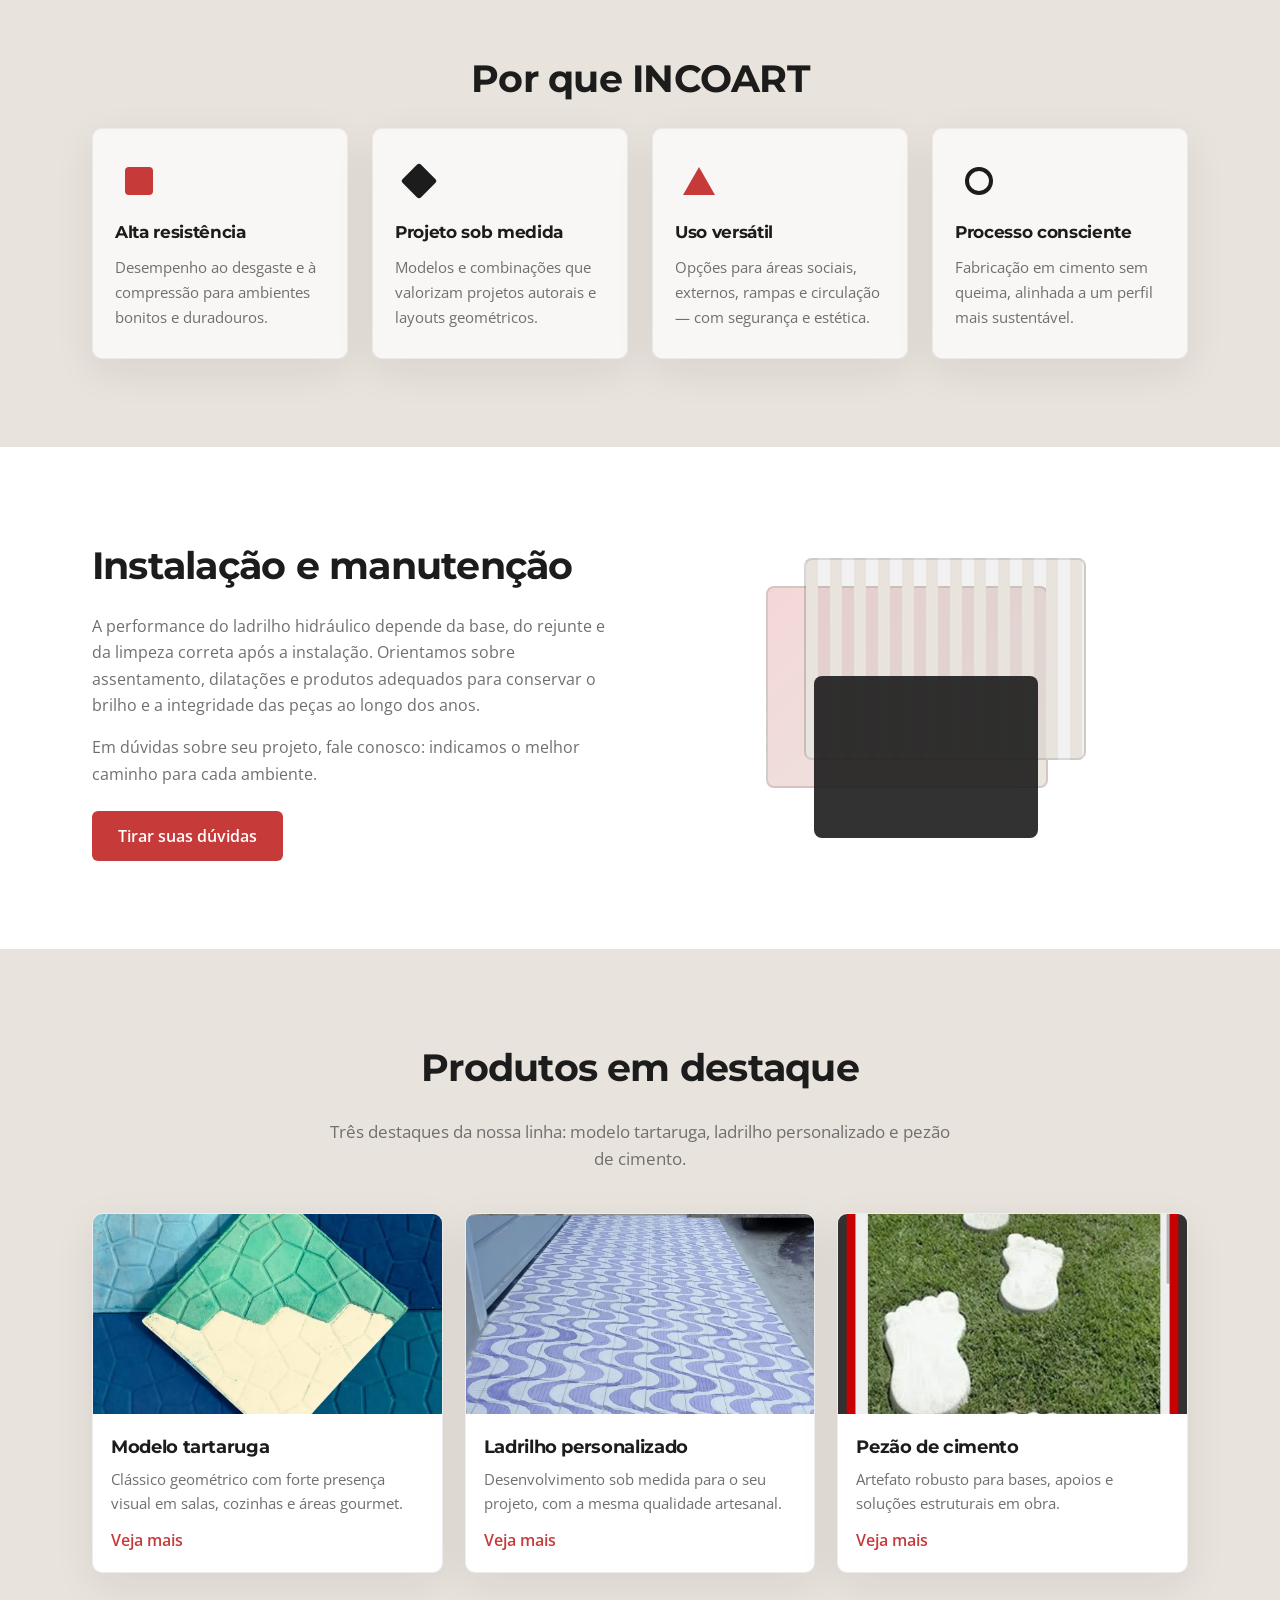
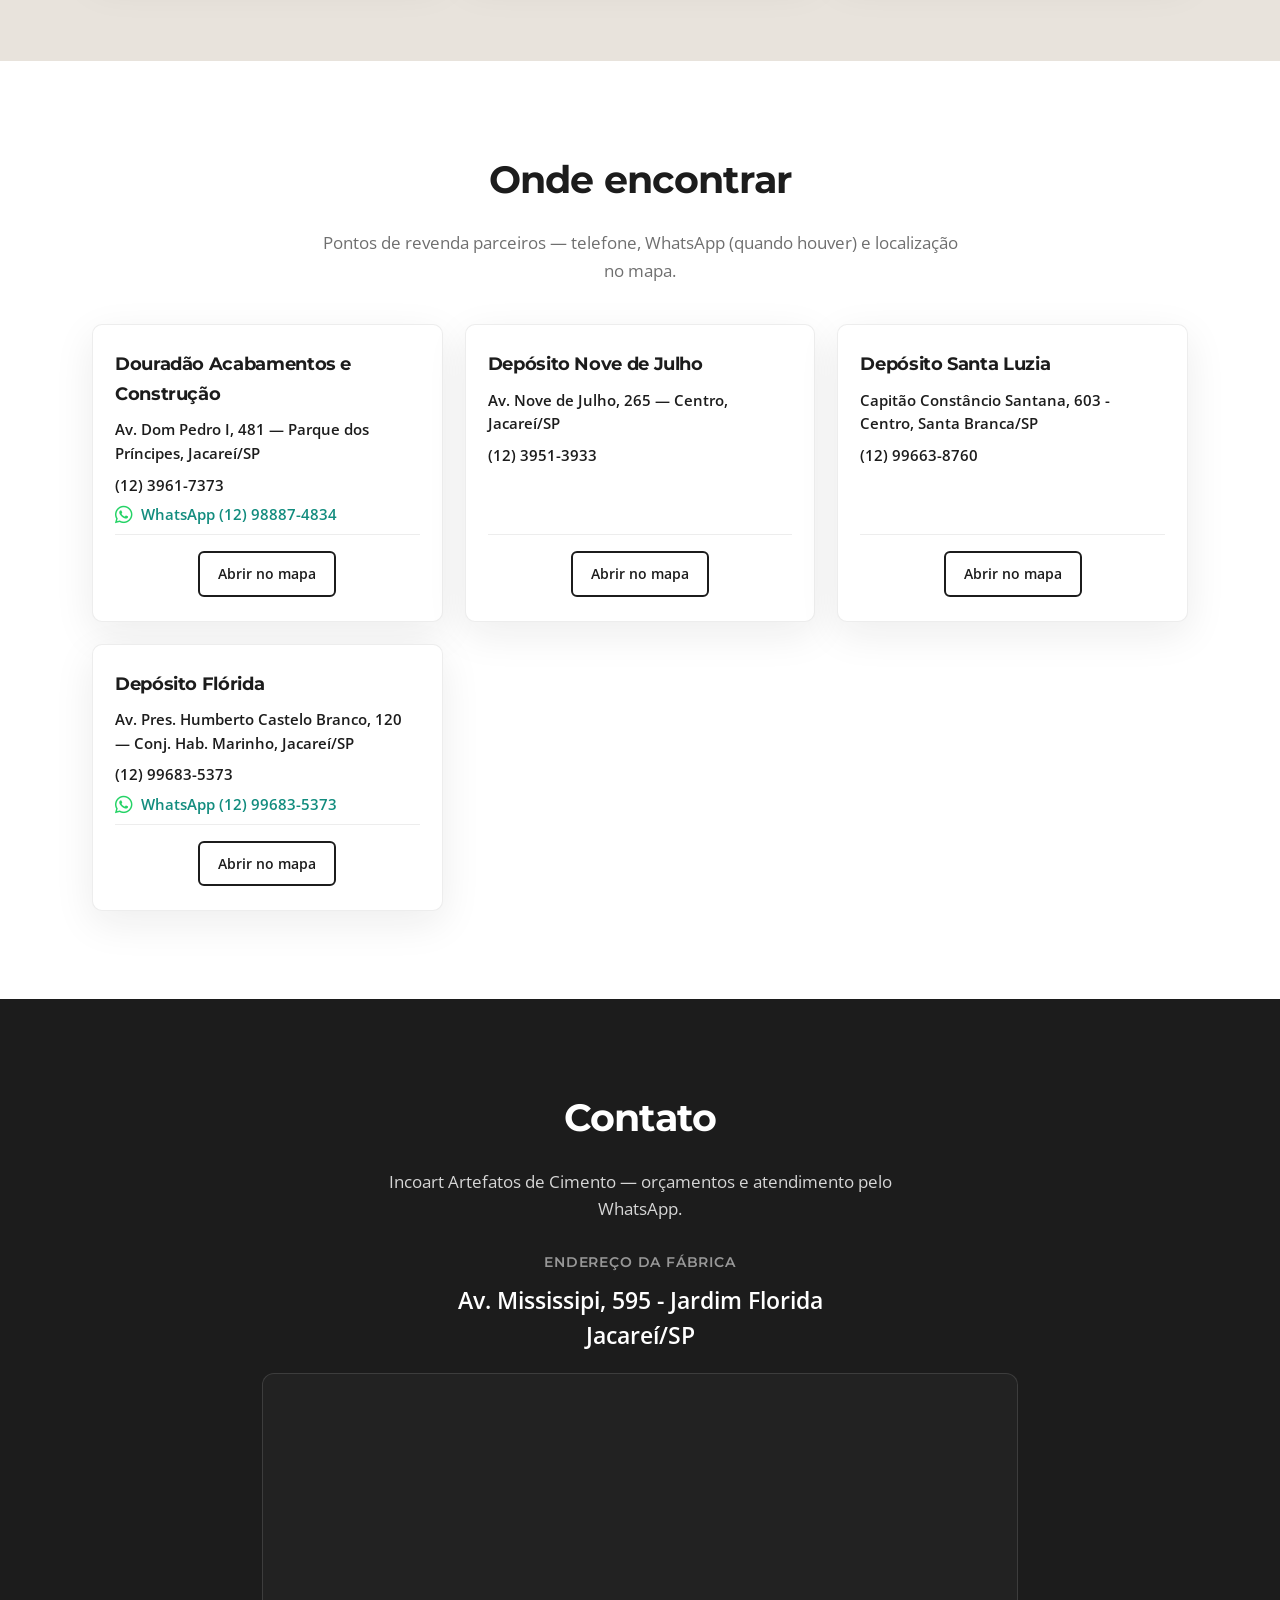
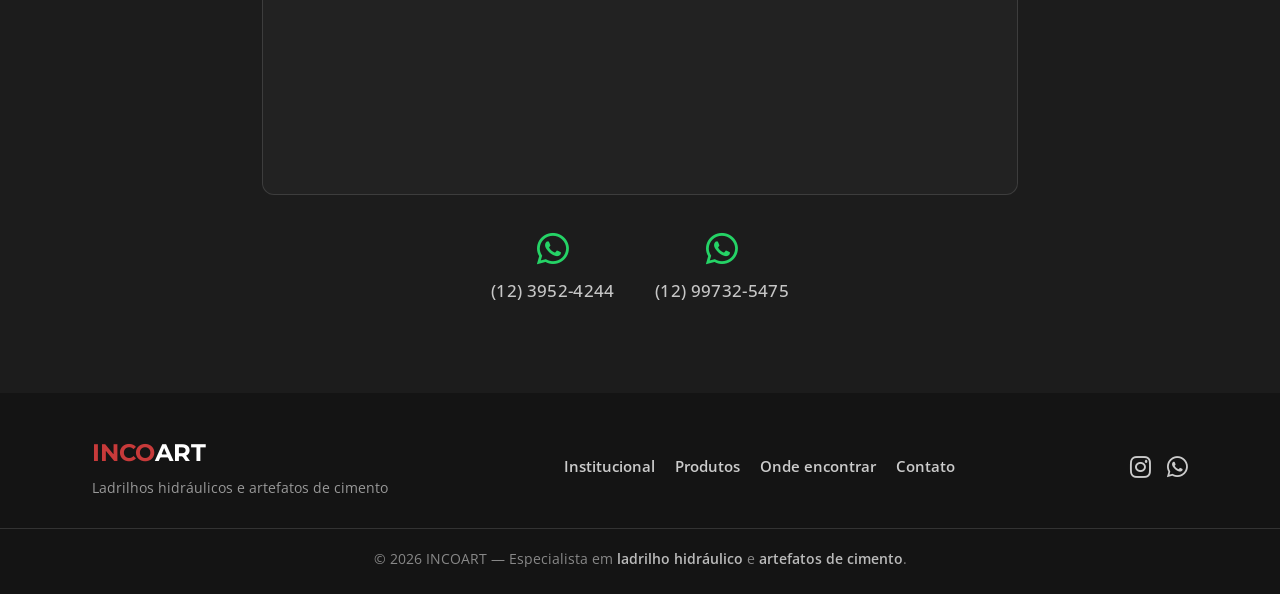
==== commit b094bd35: "Remoção do footer da validus" ====
--- a/index.html
+++ b/index.html
@@ -56,7 +56,7 @@
         <h1 class="visually-hidden">INCOART</h1>
         <p class="hero-kicker">Ladrilho hidráulico · Artefatos de cimento</p>
         <div class="hero-logo-mark">
-          <img src="src/images/logo-incoart.png" alt="Marca INCOART" width="220" height="88" decoding="async" />
+          <img src="src/images/logo-incoart.png" alt="Marca INCOART" width="220" height="220" decoding="async" />
         </div>
         <p class="tagline">Artesanal, geométrico e com acabamento premium</p>
         <p class="hero-desc">Tradição em cada peça: ladrilhos hidráulicos, cobogós, pisos para calçadas e soluções em cimento — com a precisão e a estética que seu projeto merece.</p>
@@ -127,7 +127,7 @@
         <div class="product-cards">
           <article class="product-card">
             <div class="product-card__thumb">
-              <img src="src/images/produtos/ladrilhos_hidráulicos_modelo_tartaruga.webp" alt="" width="400" height="300" loading="lazy" />
+              <img src="src/images/produtos/ladrilhos_hidraulicos_modelo_tartaruga.webp" alt="" width="400" height="300" loading="lazy" />
             </div>
             <h3>Modelo tartaruga</h3>
             <p>Clássico geométrico com forte presença visual em salas, cozinhas e áreas gourmet.</p>
@@ -151,6 +151,7 @@
           </article>
         </div>
 
+      </div>
     </section>
 
     <section class="section section--white geo-reveal" id="onde-encontrar">
@@ -229,8 +230,8 @@
           </a>
           <a href="https://wa.me/5512997325475" class="contato-canal contato-canal--wa contato-canal--stack" target="_blank" rel="noopener noreferrer">
             <i class="fab fa-whatsapp" aria-hidden="true"></i>
-              <span class="contato-wa-num">(12) 99732-5475</span>
-            </a>
+            <span class="contato-wa-num">(12) 99732-5475</span>
+          </a>
         </div>
       </div>
     </section>
@@ -259,7 +260,6 @@
     </div>
     <div class="footer-bottom">
       <p>© <span id="currentYear"></span> INCOART — Especialista em <strong>ladrilho hidráulico</strong> e <strong>artefatos de cimento</strong>.</p>
-      <p class="footer-credit">Desenvolvido por <a href="https://validusqa.com.br/" target="_blank" rel="noopener noreferrer">validusqa.com.br</a></p>
     </div>
   </footer>
 
@@ -267,6 +267,10 @@
     <i class="fab fa-whatsapp"></i>
   </a>
 
+  <button type="button" class="voltar-topo" id="voltarTopo" aria-label="Voltar ao topo">
+    <i class="fas fa-arrow-up" aria-hidden="true"></i>
+  </button>
+
   <script src="src/javascript/script.js"></script>
 </body>
 </html>
--- a/src/styles/style.css
+++ b/src/styles/style.css
@@ -315,7 +315,6 @@
 .mobile-menu .mobile-whatsapp-cta {
   margin-top: 8px;
   padding-top: 18px;
-  border-top: 1px solid rgba(28, 28, 28, 0.1);
   color: var(--vermelho) !important;
   border-bottom: none;
 }
@@ -1033,6 +1032,50 @@
   transform: scale(1.06);
 }
 
+/* Voltar ao topo */
+.voltar-topo {
+  position: fixed;
+  bottom: 90px;
+  right: 22px;
+  width: 46px;
+  height: 46px;
+  border-radius: 50%;
+  border: none;
+  background: var(--preto);
+  color: var(--branco);
+  display: flex;
+  align-items: center;
+  justify-content: center;
+  font-size: 18px;
+  cursor: pointer;
+  box-shadow: 0 6px 16px rgba(0, 0, 0, 0.25);
+  z-index: 9999;
+  opacity: 0;
+  visibility: hidden;
+  transform: translateY(10px);
+  transition: opacity 0.25s ease, transform 0.25s ease, visibility 0.25s;
+}
+
+.voltar-topo.is-visivel {
+  opacity: 1;
+  visibility: visible;
+  transform: translateY(0);
+}
+
+.voltar-topo:hover {
+  background: var(--vermelho);
+}
+
+@media (max-width: 600px) {
+  .voltar-topo {
+    bottom: 84px;
+    right: 16px;
+    width: 42px;
+    height: 42px;
+    font-size: 16px;
+  }
+}
+
 /* Animação leve */
 .geo-reveal {
   opacity: 0;
@@ -1068,73 +1111,109 @@
   font-size: 1.05rem;
 }
 
-.produtos-content {
-  display: grid;
-  grid-template-columns: 240px 1fr;
-  gap: 32px;
-  align-items: start;
-}
-
-.filtro-lateral {
+.produtos-busca-topo {
+  display: flex;
+  justify-content: center;
+  margin-bottom: 20px;
+}
+
+.produtos-busca-wrap {
+  position: relative;
+  width: 100%;
+  max-width: 620px;
+}
+
+.produtos-busca-wrap i {
+  position: absolute;
+  left: 18px;
+  top: 50%;
+  transform: translateY(-50%);
+  color: var(--cinza);
+  font-size: 1rem;
+  pointer-events: none;
+}
+
+.produtos-busca {
+  width: 100%;
+  padding: 16px 20px 16px 46px;
+  border-radius: 999px;
+  border: 1px solid rgba(28, 28, 28, 0.15);
   background: var(--branco);
-  padding: 22px;
-  border-radius: var(--radius);
-  border: 1px solid rgba(28, 28, 28, 0.08);
+  font-family: "Open Sans", sans-serif;
+  font-size: 1rem;
+  color: var(--preto);
   box-shadow: var(--sombra-soft);
-  position: sticky;
-  top: calc(var(--header-h) + 16px);
-}
-
-.filtro-lateral h3 {
-  font-size: 1.05rem;
-  margin-bottom: 16px;
-}
-
-.filtro-grupo {
-  margin-bottom: 20px;
-}
-
-.filtro-grupo h4 {
-  font-size: 0.78rem;
-  text-transform: uppercase;
-  letter-spacing: 0.08em;
-  color: var(--cinza);
-  margin-bottom: 8px;
-}
-
-.filtro-grupo ul {
-  list-style: none;
-}
-
-.filtro-grupo a {
+  appearance: none;
+  -webkit-appearance: none;
+}
+
+.produtos-busca::-webkit-search-cancel-button,
+.produtos-busca::-webkit-search-decoration {
+  -webkit-appearance: none;
+  appearance: none;
+  display: none;
+}
+
+.produtos-busca::-ms-clear {
+  display: none;
+}
+
+.produtos-busca:focus {
+  outline: none;
+  border-color: var(--vermelho);
+  box-shadow: 0 0 0 3px rgba(199, 58, 58, 0.15);
+}
+
+.produtos-busca::placeholder {
+  color: var(--cinza);
+}
+
+.produtos-categorias {
+  display: flex;
+  flex-wrap: wrap;
+  justify-content: center;
+  gap: 10px;
+  margin-bottom: 32px;
+}
+
+.categoria-chip {
+  border: 1px solid rgba(28, 28, 28, 0.15);
+  background: var(--branco);
+  color: var(--preto);
+  padding: 9px 18px;
+  border-radius: 999px;
+  font-family: "Montserrat", sans-serif;
+  font-size: 0.86rem;
+  font-weight: 600;
+  cursor: pointer;
+  transition: background 0.15s ease, color 0.15s ease, border-color 0.15s ease;
+}
+
+.categoria-chip:hover {
+  border-color: var(--vermelho);
+}
+
+.categoria-chip.is-ativo {
+  background: var(--vermelho);
+  border-color: var(--vermelho);
+  color: var(--branco);
+}
+
+.produtos-busca-vazio {
+  display: none;
+  text-align: center;
+  font-size: 0.98rem;
+  color: var(--cinza);
+  padding: 40px 0;
+}
+
+.produtos-busca-vazio.is-visivel {
   display: block;
-  padding: 6px 0;
-  color: var(--preto);
-  text-decoration: none;
-  font-size: 0.95rem;
-}
-
-.filtro-grupo a:hover {
-  color: var(--vermelho);
-}
-
-.filtro-lista .filtro-lista__grupo {
-  list-style: none;
-  font-family: "Montserrat", sans-serif;
-  font-weight: 700;
-  font-size: 0.72rem;
-  text-transform: uppercase;
-  letter-spacing: 0.07em;
-  color: var(--cinza);
-  margin: 14px 0 6px;
-  padding-top: 12px;
-  border-top: 1px solid rgba(28, 28, 28, 0.1);
-}
-
-.filtro-lista .filtro-lista__grupo:first-child {
-  margin-top: 0;
-  padding-top: 0;
-  border-top: none;
+}
+
+.produto-catalogo-item.is-oculto,
+.produtos-ref.is-oculto {
+  display: none;
 }
 
 .produtos-grid {
@@ -1295,13 +1374,6 @@
 }
 
 /* Catálogo de produtos (formato documentação) */
-.produtos-main {
-  display: flex;
-  flex-direction: column;
-  gap: 24px;
-  min-width: 0;
-}
-
 .paleta-global {
   background: var(--branco);
   border: 1px solid rgba(28, 28, 28, 0.08);
@@ -1406,8 +1478,8 @@
 }
 
 .produtos-catalogo {
-  display: flex;
-  flex-direction: column;
+  display: grid;
+  grid-template-columns: repeat(auto-fill, minmax(260px, 1fr));
   gap: 20px;
 }
 
@@ -1415,27 +1487,31 @@
   background: var(--branco);
   border: 1px solid rgba(28, 28, 28, 0.08);
   border-radius: var(--radius);
-  padding: 22px;
+  padding: 20px;
   box-shadow: var(--sombra-soft);
   scroll-margin-top: calc(var(--header-h) + 16px);
+  display: flex;
+  flex-direction: column;
 }
 
 .produto-catalogo-item h3 {
-  font-size: 1.2rem;
-  margin-bottom: 16px;
+  font-size: 1.1rem;
+  margin-bottom: 14px;
   color: var(--preto);
 }
 
 .produto-catalogo-item__visual {
   display: grid;
-  grid-template-columns: minmax(140px, 200px) 1fr;
-  gap: 20px;
+  grid-template-columns: 1fr;
+  gap: 14px;
   align-items: start;
   margin-bottom: 14px;
 }
 
 .produto-catalogo-item__imagem {
   aspect-ratio: 1;
+  max-width: 220px;
+  margin: 0 auto;
   background: var(--bege);
   border-radius: 8px;
   border: 1px dashed rgba(28, 28, 28, 0.18);
@@ -1515,7 +1591,10 @@
 }
 
 .produto-catalogo-item .btn-orcamento {
+  display: flex;
   width: fit-content;
+  margin-left: auto;
+  margin-right: auto;
 }
 
 /* Responsivo */
@@ -1563,6 +1642,8 @@
 
   .filtro-lateral {
     position: static;
+    max-height: none;
+    overflow-y: visible;
   }
 }
 
@@ -1587,14 +1668,6 @@
 
   .paleta-cores {
     grid-template-columns: repeat(3, minmax(0, 1fr));
-  }
-
-  .produto-catalogo-item__visual {
-    grid-template-columns: 1fr;
-  }
-
-  .produto-catalogo-item__imagem {
-    max-width: 200px;
   }
 }
 
